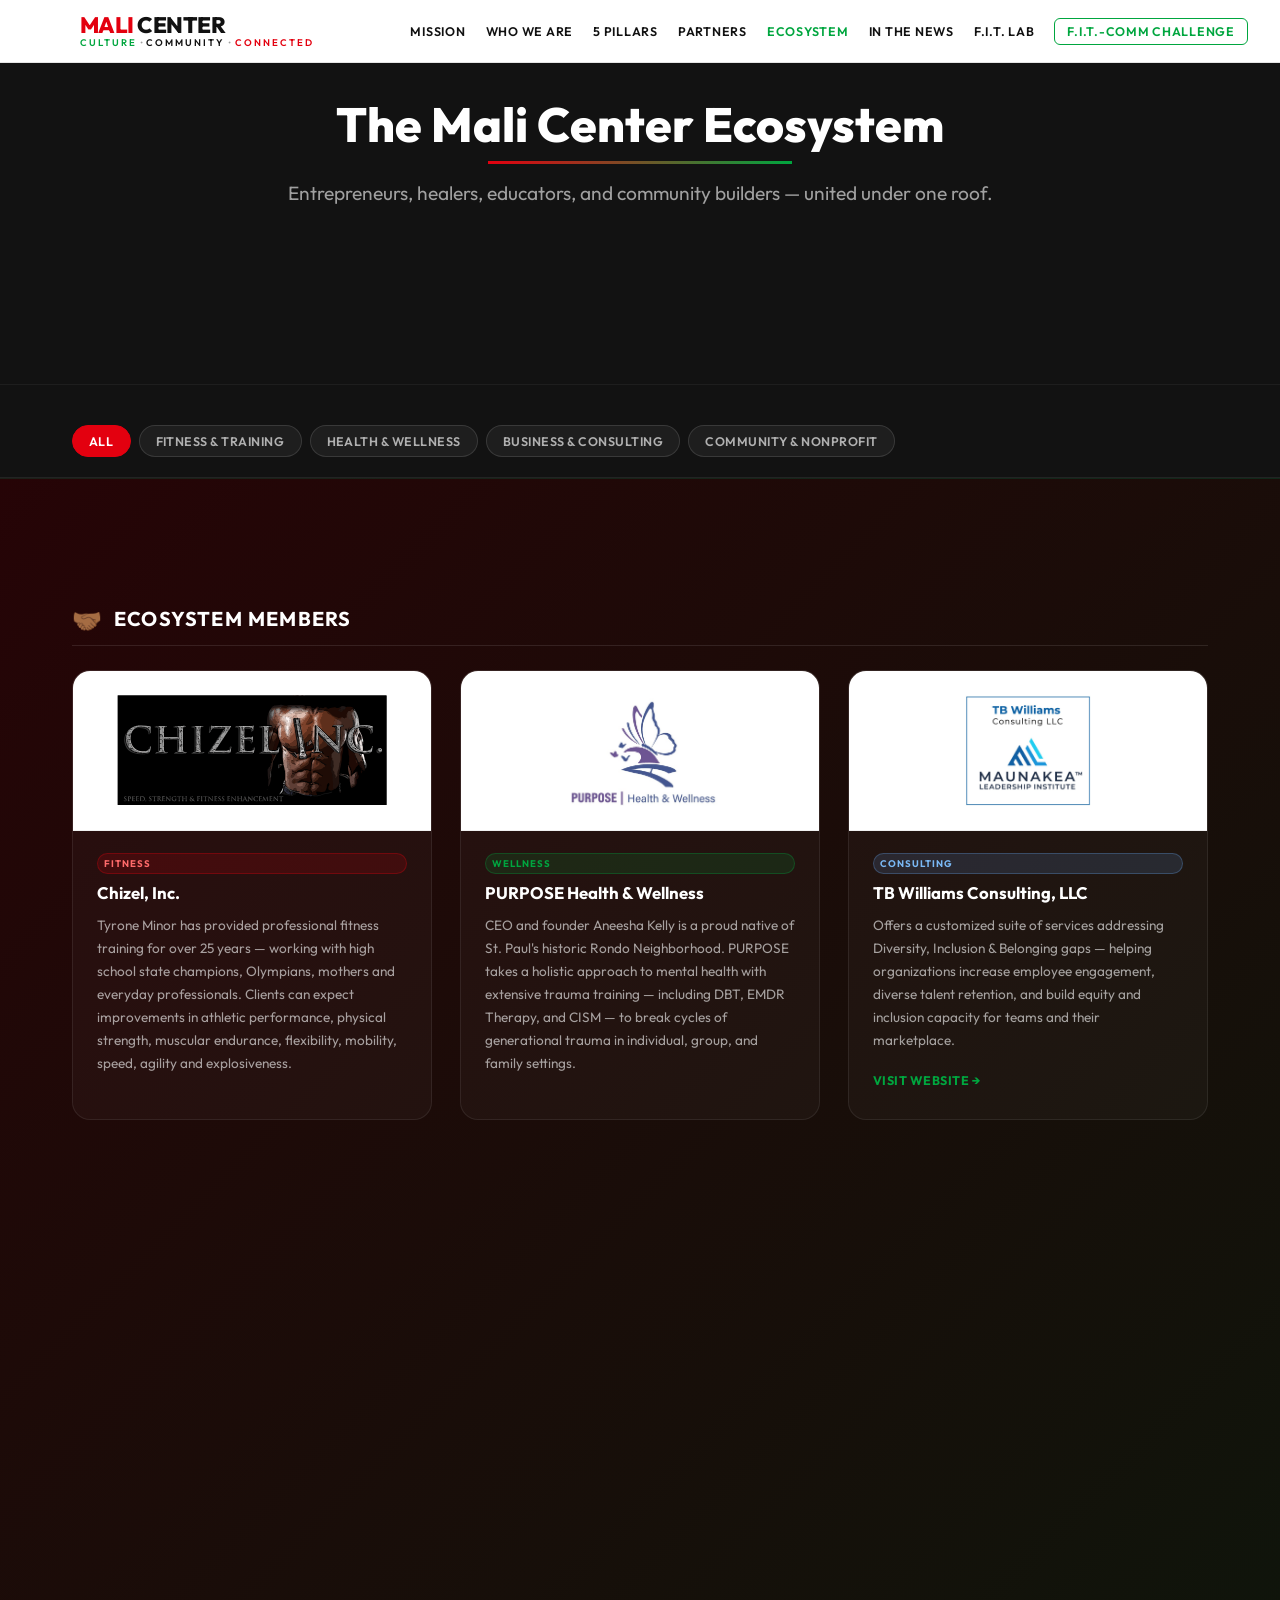
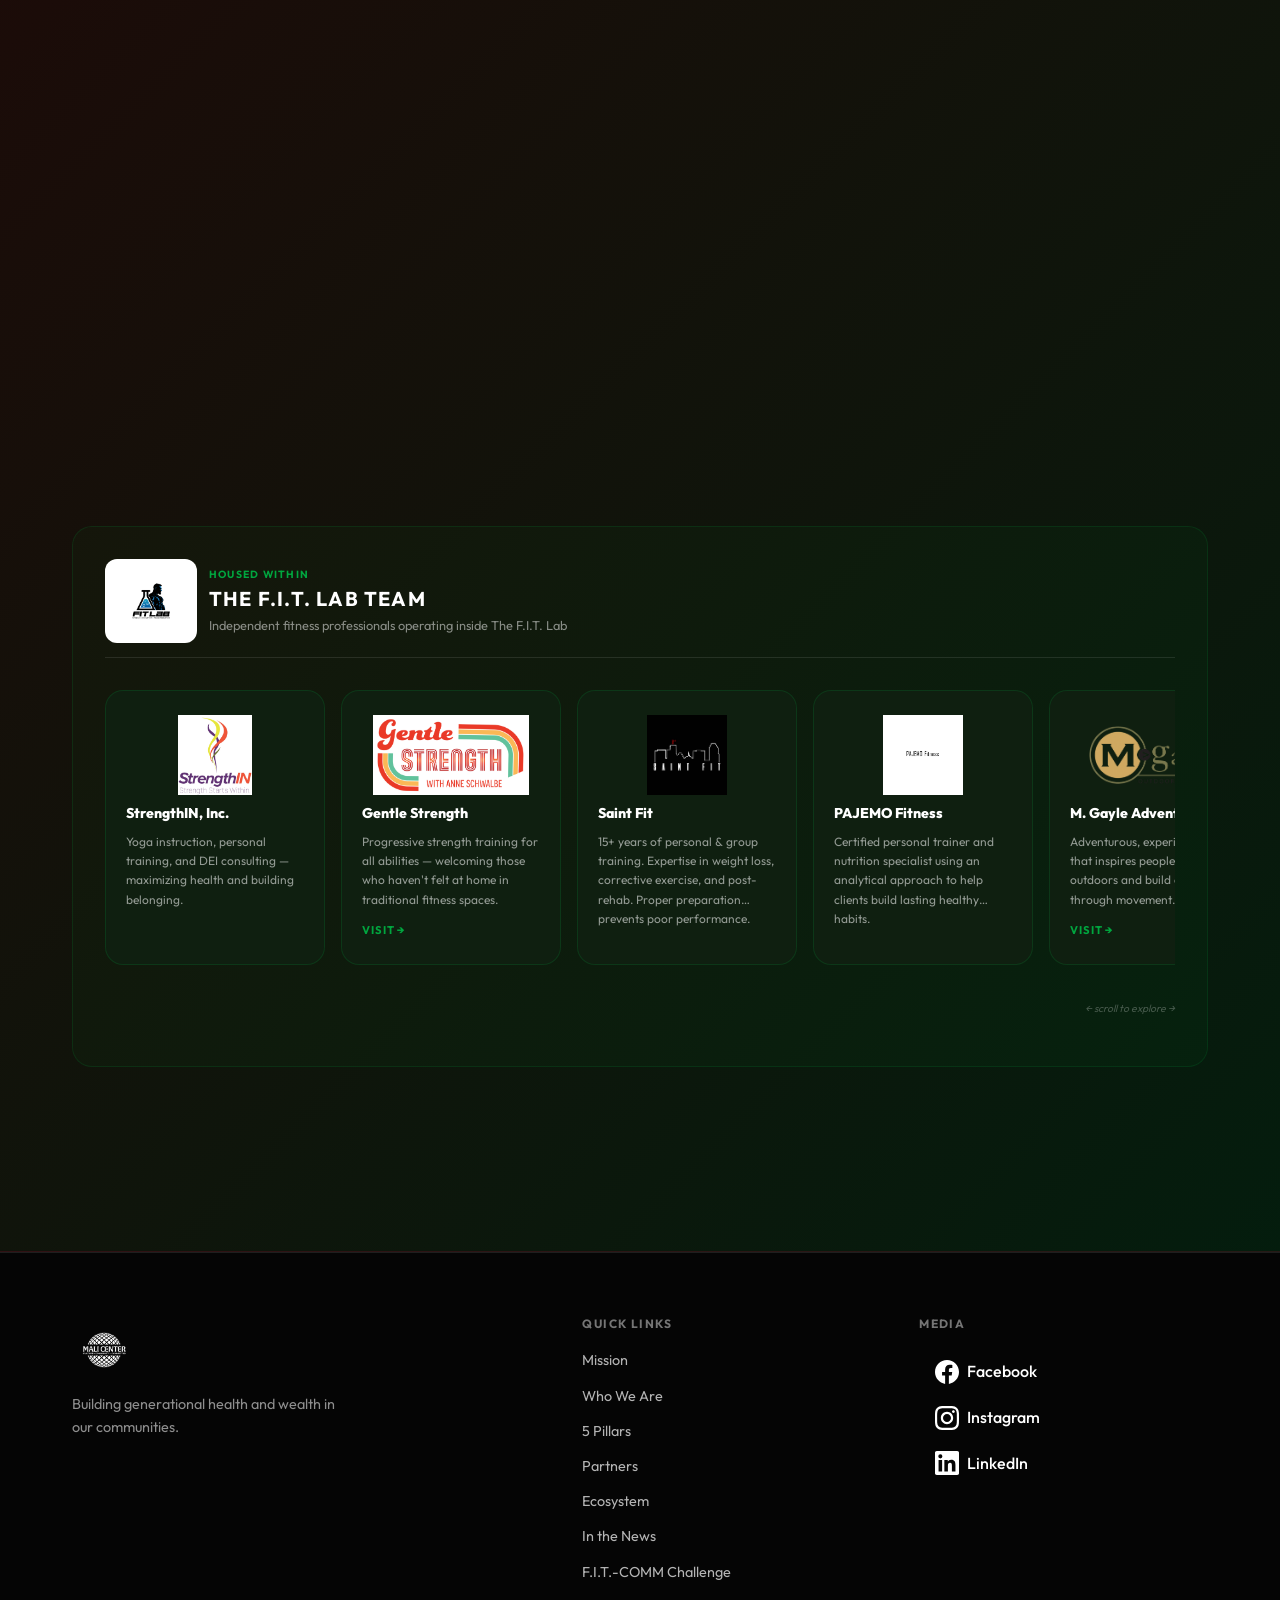
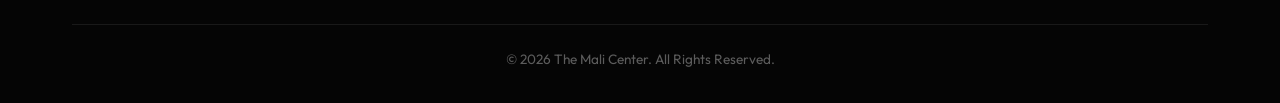
==== ecosystem.html @ 52d7d55b "new changes and news" ====
<!DOCTYPE html>
<html lang="en">

<head>
    <meta charset="UTF-8">
    <meta name="viewport" content="width=device-width, initial-scale=1.0">
    <meta name="description" content="The Mali Center Ecosystem — entrepreneurs, wellness professionals, and community builders shaping a healthier, wealthier community.">
    <title>The Mali Center Ecosystem | The Mali Center</title>
    <link rel="preconnect" href="https://fonts.googleapis.com">
    <link rel="preconnect" href="https://fonts.gstatic.com" crossorigin>
    <link href="https://fonts.googleapis.com/css2?family=Outfit:wght@300;400;600;800&family=Playfair+Display:wght@700&display=swap" rel="stylesheet">
    <link rel="icon" type="image/png" sizes="32x32" href="assets/images/MC Symbol PNG Files/MC Logo-01.png">
    <link rel="icon" type="image/png" sizes="192x192" href="assets/images/MC Symbol PNG Files/MC Logo-01.png">
    <link rel="apple-touch-icon" href="assets/images/MC Symbol PNG Files/MC Logo-01.png">
    <link rel="stylesheet" href="style.css">
</head>

<body>
    <!-- Navbar -->
    <nav class="navbar">
        <div class="nav-container">
            <div class="logo">
                <a href="index.html" class="logo-lockup">
                    <img src="assets/images/MC Logo Files/PNG Files/MALI CENTER LOGO-03.png" alt="" class="logo-img" aria-hidden="true">
                    <div>
                        <h1><span class="mali">MALI</span> <span class="center">CENTER</span></h1>
                        <p class="tagline"><span class="culture">CULTURE</span> &bull; <span class="community">COMMUNITY</span> &bull; <span class="connected">CONNECTED</span></p>
                    </div>
                </a>
            </div>
            <ul class="nav-links">
                <li><a href="index.html#mission-vision">Mission</a></li>
                <li><a href="index.html#about">Who We Are</a></li>
                <li><a href="index.html#pillars">5 Pillars</a></li>
                <li><a href="partners.html">Partners</a></li>
                <li><a href="ecosystem.html" class="nav-active">Ecosystem</a></li>
                <li><a href="media.html">In the News</a></li>
                <li><a href="https://thefitlabinc.com/" target="_blank" rel="noopener noreferrer">F.I.T. Lab</a></li>
                <li><a href="https://fitcommchallenge.com/index.html" target="_blank" rel="noopener noreferrer" class="nav-fitcomm">F.I.T.-COMM Challenge</a></li>
            </ul>
            <button class="nav-toggle" aria-label="Toggle menu">
                <span></span>
                <span></span>
                <span></span>
            </button>
        </div>
    </nav>

    <!-- Page Header -->
    <section class="section dark-bg page-header">
        <div class="container text-center">
            <h1 class="section-title reveal">The Mali Center Ecosystem</h1>
            <p class="subtitle reveal">Entrepreneurs, healers, educators, and community builders — united under one roof.</p>
        </div>
    </section>

    <!-- Category Filter -->
    <div class="eco-filter-section accent-bg">
        <div class="container">
            <div class="eco-filter-bar">
                <button class="eco-filter-btn active" data-filter="all">All</button>
                <button class="eco-filter-btn" data-filter="fitness">Fitness &amp; Training</button>
                <button class="eco-filter-btn" data-filter="wellness">Health &amp; Wellness</button>
                <button class="eco-filter-btn" data-filter="consulting">Business &amp; Consulting</button>
                <button class="eco-filter-btn" data-filter="community">Community &amp; Nonprofit</button>
            </div>
        </div>
    </div>

    <!-- Ecosystem Grid -->
    <section class="section accent-bg">
        <div class="container">

            <!-- Ecosystem Members -->
            <div class="eco-category-section" id="eco-section-members">
                <div class="eco-category-header">
                    <span class="eco-category-icon">🤝🏾</span>
                    <h2 class="eco-category-title">Ecosystem Members</h2>
                </div>
                <div class="ecosystem-grid">

                    <div class="eco-card reveal-up" data-type="fitness">
                        <div class="eco-card-logo">
                            <img src="assets/images/Ecosystem_&_community_partner_logos_plus_CERT_&_Targeted_Business_logos/chizel_logo%5B1%5D%20%281%29.svg" alt="Chizel, Inc." onerror="this.parentNode.classList.add('eco-card-logo--fallback');this.style.display='none';this.parentNode.innerHTML='<span>Chizel, Inc.</span>'">
                        </div>
                        <div class="eco-card-body">
                            <span class="eco-type-badge eco-type-fitness">Fitness</span>
                            <h3 class="eco-card-name">Chizel, Inc.</h3>
                            <p class="eco-card-desc">Tyrone Minor has provided professional fitness training for over 25 years — working with high school state champions, Olympians, mothers and everyday professionals. Clients can expect improvements in athletic performance, physical strength, muscular endurance, flexibility, mobility, speed, agility and explosiveness.</p>
                        </div>
                    </div>

                    <div class="eco-card reveal-up" data-type="wellness" style="transition-delay:0.06s">
                        <div class="eco-card-logo">
                            <img src="assets/images/Ecosystem_&_community_partner_logos_plus_CERT_&_Targeted_Business_logos/purpose_logo.jpg" alt="PURPOSE Health &amp; Wellness" onerror="this.parentNode.classList.add('eco-card-logo--fallback');this.style.display='none';this.parentNode.innerHTML='<span>PURPOSE Health &amp; Wellness</span>'">
                        </div>
                        <div class="eco-card-body">
                            <span class="eco-type-badge eco-type-wellness">Wellness</span>
                            <h3 class="eco-card-name">PURPOSE Health &amp; Wellness</h3>
                            <p class="eco-card-desc">CEO and founder Aneesha Kelly is a proud native of St. Paul's historic Rondo Neighborhood. PURPOSE takes a holistic approach to mental health with extensive trauma training — including DBT, EMDR Therapy, and CISM — to break cycles of generational trauma in individual, group, and family settings.</p>
                        </div>
                    </div>

                    <div class="eco-card reveal-up" data-type="consulting" style="transition-delay:0.09s">
                        <div class="eco-card-logo">
                            <img src="assets/images/Ecosystem_&_community_partner_logos_plus_CERT_&_Targeted_Business_logos/TBWC%20and%20MLI%20Logo%20.png" alt="TB Williams Consulting" onerror="this.parentNode.classList.add('eco-card-logo--fallback');this.style.display='none';this.parentNode.innerHTML='<span>TB Williams Consulting</span>'">
                        </div>
                        <div class="eco-card-body">
                            <span class="eco-type-badge eco-type-consulting">Consulting</span>
                            <h3 class="eco-card-name">TB Williams Consulting, LLC</h3>
                            <p class="eco-card-desc">Offers a customized suite of services addressing Diversity, Inclusion &amp; Belonging gaps — helping organizations increase employee engagement, diverse talent retention, and build equity and inclusion capacity for teams and their marketplace.</p>
                            <a href="https://tbwilliamsconsulting.com" target="_blank" rel="noopener noreferrer" class="eco-card-link">Visit Website →</a>
                        </div>
                    </div>

                    <div class="eco-card reveal-up" data-type="wellness" style="transition-delay:0.12s">
                        <div class="eco-card-logo">
                            <img src="assets/images/Ecosystem_&_community_partner_logos_plus_CERT_&_Targeted_Business_logos/AR%20Logo%20Updated%20.svg" alt="Kasim Abdur Razzaq" onerror="this.parentNode.classList.add('eco-card-logo--fallback');this.style.display='none';this.parentNode.innerHTML='<span>Kasim Abdur Razzaq</span>'">
                        </div>
                        <div class="eco-card-body">
                            <span class="eco-type-badge eco-type-wellness">Wellness</span>
                            <h3 class="eco-card-name">Kasim Abdur Razzaq Counseling &amp; Social Architecture</h3>
                            <p class="eco-card-desc">A sought-after speaker, author, and psychotherapist from the historic Rondo neighborhood of St. Paul. Kasim has crafted "Social Architecture" — a unique process to interpersonal engagement that constructs sacred space for people to learn, heal and grow.</p>
                            <a href="https://kasimabdurrazzaq.com" target="_blank" rel="noopener noreferrer" class="eco-card-link">Visit Website →</a>
                        </div>
                    </div>

                    <div class="eco-card reveal-up" data-type="wellness" style="transition-delay:0.15s">
                        <div class="eco-card-logo">
                            <img src="assets/images/Ecosystem_&_community_partner_logos_plus_CERT_&_Targeted_Business_logos/logo_Desir-Holistic-Therapy.png" alt="Desir Holistic Therapy" onerror="this.parentNode.classList.add('eco-card-logo--fallback');this.style.display='none';this.parentNode.innerHTML='<span>Desir Holistic Therapy</span>'">
                        </div>
                        <div class="eco-card-body">
                            <span class="eco-type-badge eco-type-wellness">Wellness</span>
                            <h3 class="eco-card-name">Desir Holistic Therapy</h3>
                            <p class="eco-card-desc">Bringing the luxury of the spa to you — sports massage, shiatsu, Swedish and specialized care for athletes and expecting mothers. A premier mobile therapy service committed to recovery, relaxation, and holistic healing.</p>
                            <a href="https://expertbodyhealer.com/" target="_blank" rel="noopener noreferrer" class="eco-card-link">Visit Website →</a>
                        </div>
                    </div>

                    <div class="eco-card reveal-up" data-type="wellness" style="transition-delay:0.18s">
                        <div class="eco-card-logo">
                            <img src="assets/images/Ecosystem_&_community_partner_logos_plus_CERT_&_Targeted_Business_logos/noval_noir_portrait_bw-_OmqKFdp.jpeg" alt="Glow 808, LLC" onerror="this.parentNode.classList.add('eco-card-logo--fallback');this.style.display='none';this.parentNode.innerHTML='<span>Glow 808, LLC</span>'">
                        </div>
                        <div class="eco-card-body">
                            <span class="eco-type-badge eco-type-wellness">Wellness</span>
                            <h3 class="eco-card-name">Glow 808, LLC</h3>
                            <p class="eco-card-desc">A wellness and lifestyle brand owned by Noval Noir, committed to helping individuals discover their inner radiance — through self-care, community, and intentional living.</p>
                            <a href="https://novalnoir.com" target="_blank" rel="noopener noreferrer" class="eco-card-link">Visit Website →</a>
                        </div>
                    </div>

                    <div class="eco-card reveal-up" data-type="community" style="transition-delay:0.21s">
                        <div class="eco-card-logo">
                            <img src="assets/images/Ecosystem_&_community_partner_logos_plus_CERT_&_Targeted_Business_logos/CSWM%20LOGO.png" alt="Change Starts With Me" onerror="this.parentNode.classList.add('eco-card-logo--fallback');this.style.display='none';this.parentNode.innerHTML='<span>Change Starts With Me</span>'">
                        </div>
                        <div class="eco-card-body">
                            <span class="eco-type-badge eco-type-community">Nonprofit</span>
                            <h3 class="eco-card-name">Change Starts With Me (CSWM)</h3>
                            <p class="eco-card-desc">A grassroots movement of personal accountability seeking unity through action. CSWM's mission is to rebuild Twin Cities communities through food security, business grants &amp; mentorship for BIPOC entrepreneurs, and support for underserved youth.</p>
                            <a href="https://changestartswithme.com" target="_blank" rel="noopener noreferrer" class="eco-card-link">Visit Website →</a>
                        </div>
                    </div>

                    <div class="eco-card reveal-up" data-type="community" style="transition-delay:0.24s">
                        <div class="eco-card-logo">
                            <img src="assets/images/Ecosystem_&_community_partner_logos_plus_CERT_&_Targeted_Business_logos/Fairway%20Foundation.png" alt="Fairway Foundation" onerror="this.parentNode.classList.add('eco-card-logo--fallback');this.style.display='none';this.parentNode.innerHTML='<span>Fairway Foundation</span>'">
                        </div>
                        <div class="eco-card-body">
                            <span class="eco-type-badge eco-type-community">Nonprofit</span>
                            <h3 class="eco-card-name">Fairway Foundation</h3>
                            <p class="eco-card-desc">Providing Twin Cities youth with structured programs focused on education, recreation, cultural enrichment and life skills through the game of golf — instilling honesty, self-reliance, sportsmanship and integrity.</p>
                            <a href="https://fairwayfoundation.org" target="_blank" rel="noopener noreferrer" class="eco-card-link">Visit Website →</a>
                        </div>
                    </div>

                </div>
            </div>

            <!-- F.I.T. Lab Team -->
            <div class="eco-category-section eco-fitlab-section" id="eco-section-fitlab">
                <div class="eco-category-header eco-fitlab-header">
                    <div class="eco-fitlab-logo-wrap">
                        <img src="assets/images/Ecosystem_&_community_partner_logos_plus_CERT_&_Targeted_Business_logos/FIT-LAB-LOGO.png" alt="The F.I.T. Lab" class="eco-fitlab-logo">
                    </div>
                    <div>
                        <p class="eco-fitlab-label">Housed Within</p>
                        <h2 class="eco-category-title">The F.I.T. Lab Team</h2>
                        <p class="eco-fitlab-sub">Independent fitness professionals operating inside The F.I.T. Lab</p>
                    </div>
                </div>
                <div class="fitlab-scroll-track">
                    <div class="fitlab-scroll-inner">

                        <div class="fitlab-card" data-type="fitness">
                            <div class="fitlab-card-logo">
                                <img src="assets/images/Ecosystem_&_community_partner_logos_plus_CERT_&_Targeted_Business_logos/StrengthINVertWtagGrey.jpg" alt="StrengthIN, Inc." onerror="this.style.display='none'">
                            </div>
                            <h3 class="fitlab-card-name">StrengthIN, Inc.</h3>
                            <p class="fitlab-card-desc">Yoga instruction, personal training, and DEI consulting — maximizing health and building belonging.</p>
                        </div>

                        <div class="fitlab-card" data-type="fitness">
                            <div class="fitlab-card-logo">
                                <img src="assets/images/Ecosystem_&_community_partner_logos_plus_CERT_&_Targeted_Business_logos/Gentle%20Strength.png" alt="Gentle Strength" onerror="this.style.display='none'">
                            </div>
                            <h3 class="fitlab-card-name">Gentle Strength</h3>
                            <p class="fitlab-card-desc">Progressive strength training for all abilities — welcoming those who haven't felt at home in traditional fitness spaces.</p>
                            <a href="https://www.gentlestrength.info" target="_blank" rel="noopener noreferrer" class="fitlab-card-link">Visit →</a>
                        </div>

                        <div class="fitlab-card" data-type="fitness">
                            <div class="fitlab-card-logo">
                                <img src="assets/images/Ecosystem_&_community_partner_logos_plus_CERT_&_Targeted_Business_logos/Saint%20Fit%20Logo.png" alt="Saint Fit" onerror="this.style.display='none'">
                            </div>
                            <h3 class="fitlab-card-name">Saint Fit</h3>
                            <p class="fitlab-card-desc">15+ years of personal &amp; group training. Expertise in weight loss, corrective exercise, and post-rehab. Proper preparation prevents poor performance.</p>
                        </div>

                        <div class="fitlab-card" data-type="fitness">
                            <div class="fitlab-card-logo">
                                <img src="assets/images/Ecosystem_&_community_partner_logos_plus_CERT_&_Targeted_Business_logos/Pajemo%20Logo%20Original.svg" alt="PAJEMO Fitness" onerror="this.style.display='none'">
                            </div>
                            <h3 class="fitlab-card-name">PAJEMO Fitness</h3>
                            <p class="fitlab-card-desc">Certified personal trainer and nutrition specialist using an analytical approach to help clients build lasting healthy habits.</p>
                        </div>

                        <div class="fitlab-card" data-type="fitness">
                            <div class="fitlab-card-logo">
                                <img src="assets/images/Ecosystem_&_community_partner_logos_plus_CERT_&_Targeted_Business_logos/MGS.png" alt="M. Gayle Adventures" onerror="this.style.display='none'">
                            </div>
                            <h3 class="fitlab-card-name">M. Gayle Adventures</h3>
                            <p class="fitlab-card-desc">Adventurous, experiential fitness that inspires people to get outdoors and build community through movement.</p>
                            <a href="https://mgayleoutdooradventures.com/" target="_blank" rel="noopener noreferrer" class="fitlab-card-link">Visit →</a>
                        </div>

                        <div class="fitlab-card" data-type="fitness">
                            <div class="fitlab-card-logo">
                                <img src="assets/images/Ecosystem_&_community_partner_logos_plus_CERT_&_Targeted_Business_logos/Aspire%20Logo%20Final%20.jpg" alt="Aspire Fitness" onerror="this.style.display='none'">
                            </div>
                            <h3 class="fitlab-card-name">Aspire Fitness</h3>
                            <p class="fitlab-card-desc">Women-owned, judgment-free personal training for all ages, abilities and backgrounds. It is never too late to change your life.</p>
                        </div>

                        <div class="fitlab-card" data-type="fitness">
                            <div class="fitlab-card-logo">
                                <img src="assets/images/Ecosystem_&_community_partner_logos_plus_CERT_&_Targeted_Business_logos/WOWLOGO.png" alt="Workout With Whitney" onerror="this.style.display='none'">
                            </div>
                            <h3 class="fitlab-card-name">WoWW</h3>
                            <p class="fitlab-card-desc">"Come as you are, start where you're at." Women-focused strength training — REAL women, REAL life, BEING well.</p>
                        </div>

                        <div class="fitlab-card" data-type="fitness">
                            <div class="fitlab-card-logo">
                                <img src="assets/images/Ecosystem_&_community_partner_logos_plus_CERT_&_Targeted_Business_logos/FierceFitness.jpg" alt="Fierce Fitness" onerror="this.style.display='none'">
                            </div>
                            <h3 class="fitlab-card-name">Fierce Fitness</h3>
                            <p class="fitlab-card-desc">Certified STRONG by Zumba instructor — her own 40 lb. transformation fuels her passion for helping women achieve their goals.</p>
                        </div>

                        <div class="fitlab-card" data-type="fitness">
                            <div class="fitlab-card-logo">
                                <img src="assets/images/Ecosystem_&_community_partner_logos_plus_CERT_&_Targeted_Business_logos/chizel_logo%5B1%5D%20%281%29.svg" alt="Chizel, Inc." onerror="this.style.display='none'">
                            </div>
                            <h3 class="fitlab-card-name">Chizel, Inc.</h3>
                            <p class="fitlab-card-desc">25+ years of elite-level training. Strength, endurance, explosiveness — from Olympians to everyday pros.</p>
                        </div>

                    </div>
                </div>
                <p class="fitlab-scroll-hint">← scroll to explore →</p>
                </div>

        </div>
    </section>

    <!-- Footer -->
    <footer class="footer">
        <div class="container">
            <div class="footer-inner">
                <div class="footer-brand">
                    <a href="index.html">
                        <img src="assets/images/MC Logo Files/PNG Files/MALI CENTER LOGO-03.png" alt="The Mali Center" class="logo-img footer-logo-img">
                    </a>
                    <p class="footer-tagline">Building generational health and wealth in our communities.</p>
                </div>
                <nav class="footer-nav" aria-label="Footer navigation">
                    <h3 class="footer-nav-heading">Quick Links</h3>
                    <ul>
                        <li><a href="index.html#mission-vision">Mission</a></li>
                        <li><a href="index.html#about">Who We Are</a></li>
                        <li><a href="index.html#pillars">5 Pillars</a></li>
                        <li><a href="partners.html">Partners</a></li>
                        <li><a href="ecosystem.html">Ecosystem</a></li>
                        <li><a href="media.html">In the News</a></li>
                        <li><a href="https://fitcommchallenge.com/index.html" target="_blank" rel="noopener noreferrer">F.I.T.-COMM Challenge</a></li>
                    </ul>
                </nav>
                <div class="footer-media">
                    <h3 class="footer-nav-heading">Media</h3>
                    <a href="https://www.facebook.com/profile.php?id=61555847968254" target="_blank" rel="noopener noreferrer" class="social-link" aria-label="Facebook">
                        <svg class="social-icon" viewBox="0 0 24 24" fill="currentColor" aria-hidden="true"><path d="M24 12.073c0-6.627-5.373-12-12-12s-12 5.373-12 12c0 5.99 4.388 10.954 10.125 11.854v-8.385H7.078v-3.47h3.047V9.43c0-3.007 1.792-4.669 4.533-4.669 1.312 0 2.686.235 2.686.235v2.953H15.83c-1.491 0-1.956.925-1.956 1.874v2.25h3.328l-.532 3.47h-2.796v8.385C19.612 23.027 24 18.062 24 12.073z"/></svg>
                        <span>Facebook</span>
                    </a>
                    <a href="https://www.instagram.com/themalicenter/" target="_blank" rel="noopener noreferrer" class="social-link" aria-label="Instagram">
                        <svg class="social-icon" viewBox="0 0 24 24" fill="currentColor" aria-hidden="true"><path d="M12 2.163c3.204 0 3.584.012 4.85.07 3.252.148 4.771 1.691 4.919 4.919.058 1.265.069 1.645.069 4.849 0 3.205-.012 3.584-.069 4.849-.149 3.225-1.664 4.771-4.919 4.919-1.266.058-1.644.07-4.85.07-3.204 0-3.584-.012-4.849-.07-3.26-.149-4.771-1.699-4.919-4.92-.058-1.265-.07-1.644-.07-4.849 0-3.204.013-3.583.07-4.849.149-3.227 1.664-4.771 4.919-4.919 1.266-.057 1.645-.069 4.849-.069zm0-2.163c-3.259 0-3.667.014-4.947.072-4.358.2-6.78 2.618-6.98 6.98-.059 1.281-.073 1.689-.073 4.948 0 3.259.014 3.668.072 4.948.2 4.358 2.618 6.78 6.98 6.98 1.281.058 1.689.072 4.948.072 3.259 0 3.668-.014 4.948-.072 4.354-.2 6.782-2.618 6.979-6.98.059-1.28.073-1.689.073-4.948 0-3.259-.014-3.667-.072-4.947-.196-4.354-2.617-6.78-6.979-6.98-1.281-.059-1.69-.073-4.949-.073zm0 5.838c-3.403 0-6.162 2.759-6.162 6.162s2.759 6.163 6.162 6.163 6.162-2.759 6.162-6.163c0-3.403-2.759-6.162-6.162-6.162zm0 10.162c-2.209 0-4-1.79-4-4 0-2.209 1.791-4 4-4s4 1.791 4 4c0 2.21-1.791 4-4 4zm6.406-11.845c-.796 0-1.441.645-1.441 1.44s.645 1.44 1.441 1.44c.795 0 1.439-.645 1.439-1.44s-.644-1.44-1.439-1.44z"/></svg>
                        <span>Instagram</span>
                    </a>
                    <a href="https://www.linkedin.com/company/the-mali-center/" target="_blank" rel="noopener noreferrer" class="social-link" aria-label="LinkedIn">
                        <svg class="social-icon" viewBox="0 0 24 24" fill="currentColor" aria-hidden="true"><path d="M20.447 20.452h-3.554v-5.569c0-1.328-.027-3.037-1.852-3.037-1.853 0-2.136 1.445-2.136 2.939v5.667H9.351V9h3.414v1.561h.046c.477-.9 1.637-1.85 3.37-1.85 3.601 0 4.267 2.37 4.267 5.455v6.286zM5.337 7.433a2.062 2.062 0 01-2.063-2.065 2.064 2.064 0 112.063 2.065zm1.782 13.019H3.555V9h3.564v11.452zM22.225 0H1.771C.792 0 0 .774 0 1.729v20.542C0 23.227.792 24 1.771 24h20.451C23.2 24 24 23.227 24 22.271V1.729C24 .774 23.2 0 22.222 0h.003z"/></svg>
                        <span>LinkedIn</span>
                    </a>
                </div>
            </div>
            <div class="footer-bottom">
                <p>&copy; 2026 The Mali Center. All Rights Reserved.</p>
            </div>
        </div>
    </footer>

    <script src="script.js"></script>
    <script>
        // Ecosystem category filter
        (function() {
            var filterBtns = document.querySelectorAll('.eco-filter-btn');
            var ecoCards = document.querySelectorAll('.eco-card[data-type]');
            var fitlabCards = document.querySelectorAll('.fitlab-card[data-type]');
            var membersSection = document.getElementById('eco-section-members');
            var fitlabSection = document.getElementById('eco-section-fitlab');

            filterBtns.forEach(function(btn) {
                btn.addEventListener('click', function() {
                    filterBtns.forEach(function(b) { b.classList.remove('active'); });
                    btn.classList.add('active');
                    var filter = btn.getAttribute('data-filter');

                    ecoCards.forEach(function(card) {
                        card.style.display = (filter === 'all' || card.getAttribute('data-type') === filter) ? '' : 'none';
                    });

                    fitlabCards.forEach(function(card) {
                        card.style.display = (filter === 'all' || card.getAttribute('data-type') === filter) ? '' : 'none';
                    });

                    if (filter !== 'all') {
                        var visibleInMembers = membersSection.querySelectorAll('.eco-card[data-type="' + filter + '"]').length > 0;
                        var visibleInFitlab = fitlabSection.querySelectorAll('.fitlab-card[data-type="' + filter + '"]').length > 0;
                        membersSection.style.display = visibleInMembers ? '' : 'none';
                        fitlabSection.style.display = visibleInFitlab ? '' : 'none';
                    } else {
                        membersSection.style.display = '';
                        fitlabSection.style.display = '';
                    }
                });
            });
        })();

        // Drag-to-scroll for F.I.T. Lab carousel
        (function() {
            var track = document.querySelector('.fitlab-scroll-track');
            if (!track) return;
            var isDown = false, startX, scrollLeft;
            track.addEventListener('mousedown', function(e) {
                isDown = true;
                track.classList.add('active');
                startX = e.pageX - track.offsetLeft;
                scrollLeft = track.scrollLeft;
            });
            track.addEventListener('mouseleave', function() { isDown = false; track.classList.remove('active'); });
            track.addEventListener('mouseup', function() { isDown = false; track.classList.remove('active'); });
            track.addEventListener('mousemove', function(e) {
                if (!isDown) return;
                e.preventDefault();
                var x = e.pageX - track.offsetLeft;
                var walk = (x - startX) * 1.5;
                track.scrollLeft = scrollLeft - walk;
            });
        })();
    </script>
</body>

</html>
---- style.css ----
/* --- CSS Reset & Variables --- */
:root {
    /* Brand Colors */
    --clr-black: #050505;
    --clr-dark: #121212;
    --clr-red: #E3000F;
    --clr-green: #00A63F;
    --clr-white: #FFFFFF;
    --clr-gray: #A0A0A0;

    /* Gradients */
    --gradient-accents: linear-gradient(135deg, rgba(227, 0, 15, 0.15) 0%, rgba(0, 166, 63, 0.15) 100%);

    /* Typography */
    --font-main: 'Outfit', sans-serif;
    --font-heading: 'Playfair Display', serif;
    /* For special elegant touch, though Outfit is modern enough. Decided to keep Outfit mostly */

    /* Transitions */
    --trans-smooth: all 0.5s cubic-bezier(0.25, 1, 0.5, 1);
}

* {
    margin: 0;
    padding: 0;
    box-sizing: border-box;
    scroll-behavior: smooth;
}

body {
    background-color: var(--clr-black);
    color: var(--clr-white);
    font-family: var(--font-main);
    line-height: 1.6;
    overflow-x: hidden;
}

/* --- Typography --- */
h1,
h2,
h3,
h4 {
    font-weight: 800;
    line-height: 1.2;
}

.section-title {
    font-size: 3rem;
    margin-bottom: 1.5rem;
    position: relative;
    display: inline-block;
}

.section-title::after {
    content: '';
    position: absolute;
    bottom: -10px;
    left: 0;
    width: 50%;
    height: 3px;
    background: linear-gradient(90deg, var(--clr-red), var(--clr-green));
}

.text-center .section-title::after {
    left: 25%;
}

p {
    margin-bottom: 1rem;
    color: var(--clr-gray);
    font-size: 1.1rem;
}

.lead-text {
    font-size: 1.5rem;
    font-weight: 300;
    color: var(--clr-white);
    max-width: 900px;
    margin: 0 auto;
    line-height: 1.8;
}

.subtitle {
    font-size: 1.2rem;
    margin-bottom: 3rem;
    color: var(--clr-gray);
}

/* Branding & Logo Colors */
.mali {
    color: var(--clr-red);
}

.center {
    color: #111111;
}

.culture {
    color: var(--clr-green);
    font-size: 0.6rem;
    letter-spacing: 2px;
    font-weight: 600;
}

.community {
    color: #111111;
    font-size: 0.6rem;
    letter-spacing: 2px;
    font-weight: 600;
}

.connected {
    color: var(--clr-red);
    font-size: 0.6rem;
    letter-spacing: 2px;
    font-weight: 600;
}

.highlight-red {
    color: var(--clr-red);
    font-size: 1.5rem;
}

.highlight-green {
    color: var(--clr-green);
    font-size: 1.5rem;
}

.highlight-white {
    color: var(--clr-white);
    font-size: 1.5rem;
}

/* --- Navbar --- */
.navbar {
    position: fixed;
    top: 0;
    width: 100%;
    z-index: 1000;
    padding: 0.75rem 0;
    background: #ffffff;
    backdrop-filter: none;
    -webkit-backdrop-filter: none;
    border-bottom: 1px solid rgba(0, 0, 0, 0.1);
    transition: var(--trans-smooth);
}

.navbar.scrolled {
    padding: 0.5rem 0;
    background: #ffffff;
    box-shadow: 0 4px 20px rgba(0, 0, 0, 0.1);
}

.nav-container {
    max-width: 1400px;
    margin: 0 auto;
    padding: 0 2rem;
    display: flex;
    justify-content: space-between;
    align-items: center;
}

.logo h1 {
    font-size: 1.4rem;
    letter-spacing: -0.5px;
    margin: 0;
    line-height: 1;
}

.logo .tagline {
    margin: 0;
    margin-top: 2px;
    line-height: 1;
    font-size: 0.6rem;
    letter-spacing: 0.1em;
}

.nav-links {
    list-style: none;
    display: flex;
    gap: 1.25rem;
    align-items: center;
    flex-wrap: nowrap;
}

.nav-links li a {
    color: #111111;
    text-decoration: none;
    font-weight: 600;
    font-size: 0.78rem;
    text-transform: uppercase;
    letter-spacing: 0.06em;
    white-space: nowrap;
    transition: color 0.3s ease;
    position: relative;
}

.nav-links li a:hover {
    color: var(--clr-red);
}

.nav-links li a::after {
    content: '';
    position: absolute;
    width: 0%;
    height: 2px;
    bottom: -5px;
    left: 0;
    background: var(--clr-red);
    transition: width 0.3s ease;
}

.nav-links li a:hover::after {
    width: 100%;
}

/* --- Hero Section --- */
.hero {
    position: relative;
    height: 100vh;
    display: flex;
    align-items: center;
    justify-content: center;
    text-align: center;
    padding: 0 2rem;
    overflow: hidden;
}

.hero-video {
    position: absolute;
    top: 50%;
    left: 50%;
    min-width: 100%;
    min-height: 100%;
    width: auto;
    height: auto;
    z-index: -2;
    transform: translateX(-50%) translateY(-50%);
    -webkit-transform: translateX(-50%) translateY(-50%);
    object-fit: cover;
    -webkit-object-fit: cover;
}
/* iOS: prevent video from overflowing and ensure inline playback */
@supports (-webkit-touch-callout: none) {
    .hero-video {
        min-height: 100vh;
        min-width: 100vw;
        height: 100%;
        width: 100%;
    }
}

.hero-overlay {
    position: absolute;
    top: 0;
    left: 0;
    width: 100%;
    height: 100%;
    background: linear-gradient(to bottom, rgba(5, 5, 5, 0.6) 0%, rgba(5, 5, 5, 1) 100%);
    z-index: -1;
}

.hero-content {
    max-width: 900px;
    margin-top: 4rem;
}

.hero-title {
    font-size: 4.5rem;
    margin-bottom: 1.5rem;
    background: linear-gradient(to right, #fff, #aaa);
    -webkit-background-clip: text;
    background-clip: text;
    -webkit-text-fill-color: transparent;
    text-shadow: 0 10px 30px rgba(0, 0, 0, 0.5);
}

.hero-subtitle {
    font-size: 1.5rem;
    color: var(--clr-gray);
    margin-bottom: 3rem;
    max-width: 700px;
    margin-left: auto;
    margin-right: auto;
}

.hero-buttons {
    display: flex;
    gap: 1.5rem;
    justify-content: center;
}

/* Buttons */
.btn {
    text-decoration: none;
    padding: 1rem 2.5rem;
    border-radius: 50px;
    font-weight: 600;
    font-size: 1rem;
    letter-spacing: 1px;
    transition: var(--trans-smooth);
    border: 2px solid transparent;
    cursor: pointer;
    display: inline-block;
}

.btn-primary {
    background-color: var(--clr-red);
    color: var(--clr-white);
    box-shadow: 0 4px 20px rgba(227, 0, 15, 0.4);
}

.btn-primary:hover {
    background-color: transparent;
    border-color: var(--clr-red);
    box-shadow: 0 0 30px rgba(227, 0, 15, 0.6);
    transform: translateY(-3px);
}

.btn-secondary {
    background-color: transparent;
    border-color: var(--clr-white);
    color: var(--clr-white);
}

.btn-secondary:hover {
    background-color: var(--clr-white);
    color: var(--clr-black);
    transform: translateY(-3px);
}

/* --- Layout Sections --- */
.section {
    padding: 8rem 0;
    position: relative;
}

.container {
    max-width: 1200px;
    margin: 0 auto;
    padding: 0 2rem;
}

.text-center {
    text-align: center;
}

.dark-bg {
    background-color: var(--clr-dark);
}

.accent-bg {
    background: var(--gradient-accents);
    border-top: 1px solid rgba(255, 255, 255, 0.05);
    border-bottom: 1px solid rgba(255, 255, 255, 0.05);
}

.split-layout {
    display: grid;
    grid-template-columns: 1fr 1fr;
    gap: 4rem;
    align-items: center;
}

.grid-2 {
    display: grid;
    grid-template-columns: 1fr 1fr;
    gap: 3rem;
}

/* Glass Cards */
.glass-card {
    background: rgba(255, 255, 255, 0.03);
    border-radius: 20px;
    padding: 3rem;
    border: 1px solid rgba(255, 255, 255, 0.08);
    backdrop-filter: blur(10px);
    -webkit-backdrop-filter: blur(10px);
    transition: transform 0.3s ease, box-shadow 0.3s ease;
    position: relative;
    overflow: hidden;
}

.glass-card:hover {
    transform: translateY(-5px);
    box-shadow: 0 10px 40px rgba(0, 0, 0, 0.4);
}

.card-title {
    font-size: 2rem;
    margin-bottom: 2rem;
}

/* Decorative Card / Image Collage */
.decorative-card {
    min-height: 400px;
    display: flex;
    flex-direction: column;
    justify-content: center;
    align-items: center;
    text-align: center;
    border: 1px solid rgba(227, 0, 15, 0.3);
}

/* We Believe stacked images */
.believe-img-stack {
    display: flex;
    flex-direction: column;
    gap: 1.25rem;
    min-height: unset;
    position: static;
}

.believe-img-top,
.believe-img-bottom {
    position: static !important;
    width: 100% !important;
    height: 260px;
    object-fit: cover;
    border-radius: 20px;
    display: block;
    box-shadow: 0 15px 35px rgba(0, 0, 0, 0.6);
}

.believe-img-bottom {
    border: 2px solid var(--clr-green);
    box-shadow: 0 20px 40px rgba(0, 0, 0, 0.6);
}

.image-collage {
    position: relative;
    width: 100%;
    min-height: 450px;
    display: flex;
    justify-content: center;
    align-items: center;
}

.collage-img {
    position: absolute;
    border-radius: 15px;
    box-shadow: 0 15px 35px rgba(0, 0, 0, 0.5);
    border: 2px solid rgba(255, 255, 255, 0.1);
    object-fit: cover;
    transition: var(--trans-smooth);
}

.collage-img:hover {
    transform: scale(1.05) translateY(-5px) !important;
    z-index: 10 !important;
    border-color: var(--clr-red);
    box-shadow: 0 20px 40px rgba(227, 0, 15, 0.4);
}

.img-1 {
    width: 65%;
    height: 320px;
    top: 0;
    left: 0;
    z-index: 3;
    transform: rotate(-3deg);
}

.img-2 {
    width: 60%;
    height: 280px;
    bottom: 20px;
    right: 0;
    z-index: 2;
    transform: rotate(4deg);
}

.img-3 {
    width: 55%;
    height: 250px;
    top: 50px;
    left: 20%;
    z-index: 1;
    transform: rotate(1deg);
}

.glow-orb {
    position: absolute;
    width: 250px;
    height: 250px;
    background: radial-gradient(circle, rgba(0, 166, 63, 0.3) 0%, transparent 70%);
    border-radius: 50%;
    top: 50%;
    left: 50%;
    transform: translate(-50%, -50%);
    filter: blur(30px);
}

.decorative-card::before {
    content: '';
    position: absolute;
    bottom: -50px;
    left: -50px;
    width: 200px;
    height: 200px;
    background: radial-gradient(circle, rgba(227, 0, 15, 0.2) 0%, transparent 70%);
    border-radius: 50%;
    filter: blur(20px);
}

ul.principles-list {
    list-style: none;
}

ul.principles-list li {
    margin-bottom: 2rem;
}

.value-item {
    margin-bottom: 1.5rem;
}

.value-item h4 {
    margin-bottom: 0.5rem;
}

/* Pillars */
.pillars-grid {
    display: grid;
    grid-template-columns: repeat(5, 1fr);
    gap: 1.25rem;
    align-items: start;
}

.pillar-card {
    background: rgba(255, 255, 255, 0.03);
    border: 1px solid rgba(255, 255, 255, 0.08);
    border-radius: 18px;
    overflow: hidden;
    transition: transform 0.35s ease, box-shadow 0.35s ease;
    text-align: left;
}

.pillar-card:hover {
    transform: translateY(-8px);
    box-shadow: 0 24px 50px rgba(0, 0, 0, 0.55);
}

.pillar-card-image {
    position: relative;
    width: 100%;
    height: 200px;
    overflow: hidden;
}

.pillar-card-image img {
    width: 100%;
    height: 100%;
    object-fit: cover;
    display: block;
    transition: transform 0.5s ease;
}

.pillar-card:hover .pillar-card-image img {
    transform: scale(1.07);
}

.pillar-card-overlay {
    position: absolute;
    inset: 0;
    background: linear-gradient(to bottom, transparent 35%, rgba(0,0,0,0.6) 100%);
    pointer-events: none;
}

.pillar-card-badge {
    position: absolute;
    bottom: 0.75rem;
    left: 0.85rem;
    font-size: 0.65rem;
    font-weight: 700;
    letter-spacing: 0.12em;
    text-transform: uppercase;
    padding: 0.22rem 0.6rem;
    border-radius: 20px;
}

.pillar-red   { background: rgba(227, 0, 15, 0.9);  color: #fff; }
.pillar-green { background: rgba(0, 166, 63, 0.9);  color: #fff; }
.pillar-white { background: rgba(255,255,255,0.9);  color: #111; }

.pillar-card-body {
    padding: 1.2rem 1.25rem 1.5rem;
}

.pillar-accent {
    height: 3px;
    width: 32px;
    border-radius: 2px;
    margin-bottom: 0.7rem;
}

.pillar-accent-red   { background: var(--clr-red);   }
.pillar-accent-green { background: var(--clr-green); }
.pillar-accent-white { background: #fff; }

.pillar-card h3 {
    margin-bottom: 0.5rem;
    font-size: 1.1rem;
    font-weight: 700;
    color: var(--clr-white);
}

.pillar-card p {
    font-size: 0.85rem;
    line-height: 1.6;
    color: rgba(255,255,255,0.65);
    margin: 0;
}

.red-glow   { text-shadow: 0 0 20px rgba(227, 0, 15, 0.8); }
.green-glow { text-shadow: 0 0 20px rgba(0, 166, 63, 0.8); }
.white-glow { text-shadow: 0 0 20px rgba(255, 255, 255, 0.8); }

/* Mission & Vision */
.mission-vision-section {
    position: relative;
    overflow: hidden;
}

.mv-bg-layer {
    position: absolute;
    inset: 0;
    z-index: 0;
}

.mv-bg-layer img {
    position: absolute;
    left: 0;
    top: -20%;
    width: 100%;
    height: 140%;
    object-fit: cover;
}

.mv-bg-mobile { display: none; }
.mv-bg-desktop { display: block; }

@media (max-width: 768px) {
    .mv-bg-desktop { display: none; }
    .mv-bg-mobile  { display: block; }
}

.mv-bg-overlay {
    position: absolute;
    inset: 0;
    background: rgba(0, 0, 0, 0.78);
    z-index: 1;
}

.mv-content {
    position: relative;
    z-index: 2;
}

.mission-vision-grid {
    display: grid;
    grid-template-columns: 1fr 1fr;
    gap: 2rem;
    margin-top: 3rem;
}

.mv-card {
    background: rgba(255, 255, 255, 0.03);
    border: 1px solid rgba(255, 255, 255, 0.08);
    border-radius: 20px;
    padding: 2.5rem;
    position: relative;
    overflow: hidden;
    transition: transform 0.3s ease, box-shadow 0.3s ease;
}

.mv-card:hover {
    transform: translateY(-4px);
    box-shadow: 0 20px 50px rgba(0, 0, 0, 0.4);
}

.mv-label {
    display: inline-block;
    font-size: 0.7rem;
    font-weight: 800;
    letter-spacing: 0.18em;
    text-transform: uppercase;
    padding: 0.3rem 0.9rem;
    border-radius: 20px;
    margin-bottom: 1.5rem;
}

.mv-label-red {
    background: rgba(227, 0, 15, 0.15);
    color: var(--clr-red);
    border: 1px solid rgba(227, 0, 15, 0.3);
}

.mv-label-green {
    background: rgba(0, 166, 63, 0.12);
    color: var(--clr-green);
    border: 1px solid rgba(0, 166, 63, 0.3);
}

.mv-statement {
    font-size: 1.15rem;
    line-height: 1.75;
    color: rgba(255, 255, 255, 0.9);
    font-weight: 400;
    margin: 0 0 1rem;
}

.mv-aspire {
    font-size: 0.95rem;
    line-height: 1.75;
    color: rgba(255, 255, 255, 0.6);
    margin: 0;
    padding-top: 1rem;
    border-top: 1px solid rgba(255, 255, 255, 0.08);
}

@media (max-width: 768px) {
    .mission-vision-grid {
        grid-template-columns: 1fr;
    }
}

/* Ecosystem page */
.ecosystem-grid {
    display: grid;
    grid-template-columns: repeat(3, 1fr);
    gap: 1.75rem;
}

.eco-card {
    background: rgba(255, 255, 255, 0.03);
    border: 1px solid rgba(255, 255, 255, 0.08);
    border-radius: 18px;
    overflow: hidden;
    display: flex;
    flex-direction: column;
    transition: transform 0.3s ease, box-shadow 0.3s ease, border-color 0.3s ease;
}

.eco-card:hover {
    transform: translateY(-6px);
    box-shadow: 0 22px 50px rgba(0, 0, 0, 0.5);
    border-color: rgba(255, 255, 255, 0.18);
}

.eco-card-image {
    width: 100%;
    height: 200px;
    overflow: hidden;
    flex-shrink: 0;
}

.eco-card-image img {
    width: 100%;
    height: 100%;
    object-fit: cover;
    display: block;
    transition: transform 0.5s ease;
}

.eco-card:hover .eco-card-image img {
    transform: scale(1.05);
}

.eco-card-image--placeholder {
    background: linear-gradient(135deg, rgba(227, 0, 15, 0.15) 0%, rgba(0, 166, 63, 0.15) 100%);
    border-bottom: 1px solid rgba(255, 255, 255, 0.08);
    display: flex;
    align-items: center;
    justify-content: center;
}

.eco-card-image--placeholder span {
    font-size: 0.8rem;
    font-weight: 700;
    text-transform: uppercase;
    letter-spacing: 0.1em;
    color: rgba(255, 255, 255, 0.3);
    text-align: center;
    padding: 0 1rem;
}

.eco-card-body {
    padding: 1.4rem 1.5rem 1.75rem;
    display: flex;
    flex-direction: column;
    flex: 1;
}

.eco-card-name {
    font-size: 1.05rem;
    font-weight: 700;
    color: var(--clr-white);
    margin-bottom: 0.6rem;
    line-height: 1.3;
}

.eco-card-desc {
    font-size: 0.85rem;
    line-height: 1.7;
    color: rgba(255, 255, 255, 0.6);
    margin: 0 0 1rem;
    flex: 1;
}

.eco-card-link {
    display: inline-block;
    font-size: 0.78rem;
    font-weight: 700;
    color: var(--clr-green);
    text-decoration: none;
    letter-spacing: 0.04em;
    text-transform: uppercase;
    transition: letter-spacing 0.2s ease;
    margin-top: auto;
}

.eco-card:hover .eco-card-link {
    letter-spacing: 0.1em;
}

/* Ecosystem logo card */
.eco-card-logo {
    width: 100%;
    height: 160px;
    background: #fff;
    display: flex;
    align-items: center;
    justify-content: center;
    padding: 1.5rem 2rem;
    flex-shrink: 0;
    overflow: hidden;
    border-bottom: 1px solid rgba(0, 0, 0, 0.06);
}

.eco-card-logo img {
    max-width: 100%;
    max-height: 100%;
    width: auto;
    height: auto;
    object-fit: contain;
    display: block;
}

.eco-card-logo--fallback {
    background: linear-gradient(135deg, rgba(227, 0, 15, 0.12) 0%, rgba(0, 166, 63, 0.12) 100%);
    border-bottom: 1px solid rgba(255, 255, 255, 0.08) !important;
}

.eco-card-logo--fallback span {
    font-size: 0.8rem;
    font-weight: 700;
    text-transform: uppercase;
    letter-spacing: 0.1em;
    color: rgba(255, 255, 255, 0.45);
    text-align: center;
    padding: 0 1rem;
}

/* F.I.T. Lab section */
.eco-fitlab-section {
    background: rgba(0, 166, 63, 0.04);
    border: 1px solid rgba(0, 166, 63, 0.15);
    border-radius: 20px;
    padding: 2rem;
}

.eco-fitlab-header {
    display: flex;
    align-items: center;
    gap: 1.5rem;
    margin-bottom: 1.75rem;
    padding-bottom: 1.25rem;
    border-bottom: 1px solid rgba(0, 166, 63, 0.2);
    flex-wrap: wrap;
}

.eco-fitlab-logo-wrap {
    background: #fff;
    border-radius: 12px;
    padding: 0.75rem 1rem;
    flex-shrink: 0;
}

.eco-fitlab-logo {
    height: 60px;
    width: auto;
    display: block;
}

.eco-fitlab-label {
    font-size: 0.65rem;
    font-weight: 700;
    text-transform: uppercase;
    letter-spacing: 0.12em;
    color: var(--clr-green);
    margin: 0 0 0.2rem;
}

.eco-fitlab-sub {
    font-size: 0.8rem;
    color: rgba(255, 255, 255, 0.5);
    margin: 0.25rem 0 0;
}

.eco-card--fitlab {
    border-color: rgba(0, 166, 63, 0.15);
}

.eco-card--fitlab:hover {
    border-color: rgba(0, 166, 63, 0.35);
}

/* ===== ECOSYSTEM BENTO GRID ===== */
.eco-category-sub {
    font-size: 0.72rem;
    color: rgba(255,255,255,0.35);
    font-style: italic;
    margin: 0 0 0 auto;
    align-self: center;
}

.eco-bento-grid {
    display: grid;
    grid-template-columns: repeat(3, 1fr);
    grid-auto-rows: 260px;
    gap: 1rem;
}

.eco-bento-card {
    position: relative;
    border-radius: 20px;
    overflow: hidden;
    background: #161616;
    border: 1px solid rgba(255,255,255,0.06);
    cursor: pointer;
    transition: transform 0.3s ease, box-shadow 0.3s ease;
}

.eco-bento-card:hover {
    transform: translateY(-3px);
    box-shadow: 0 24px 60px rgba(0,0,0,0.6);
}

.eco-bento-card--wide {
    grid-column: span 2;
}

/* Front face */
.eco-bento-face {
    position: absolute;
    inset: 0;
    display: flex;
    flex-direction: column;
    align-items: center;
    justify-content: center;
    padding: 1.75rem 1.25rem 1.25rem;
    gap: 0.6rem;
    transition: opacity 0.3s ease;
}

.eco-bento-card:hover .eco-bento-face {
    opacity: 0;
    pointer-events: none;
}

.eco-bento-logo-wrap {
    width: 130px;
    height: 90px;
    display: flex;
    align-items: center;
    justify-content: center;
    flex-shrink: 0;
}

.eco-bento-logo-wrap img {
    max-width: 100%;
    max-height: 100%;
    object-fit: contain;
    display: block;
}

.eco-bento-logo-wrap--portrait {
    width: 80px;
    height: 80px;
    border-radius: 50%;
    overflow: hidden;
}

.eco-bento-logo-wrap--portrait img {
    width: 100%;
    height: 100%;
    object-fit: cover;
}

.eco-bento-name {
    font-size: 0.82rem;
    font-weight: 700;
    color: rgba(255,255,255,0.85);
    text-align: center;
    line-height: 1.3;
}

/* Hover reveal back */
.eco-bento-back {
    position: absolute;
    inset: 0;
    padding: 1.5rem;
    display: flex;
    flex-direction: column;
    justify-content: flex-end;
    gap: 0.4rem;
    transform: translateY(100%);
    transition: transform 0.38s cubic-bezier(0.25, 0.46, 0.45, 0.94);
}

.eco-bento-card:hover .eco-bento-back {
    transform: translateY(0);
}

.eco-bento-back--fitness {
    background: linear-gradient(155deg, #6b0007 0%, #c8001a 100%);
}

.eco-bento-back--wellness {
    background: linear-gradient(155deg, #004a1a 0%, #007a30 100%);
}

.eco-bento-back--consulting {
    background: linear-gradient(155deg, #0d2a47 0%, #1a5a8a 100%);
}

.eco-bento-back--community {
    background: linear-gradient(155deg, #4a2e00 0%, #9a6200 100%);
}

.eco-bento-back-name {
    font-size: 1rem;
    font-weight: 800;
    color: #fff;
    line-height: 1.25;
    margin: 0.2rem 0 0.3rem;
}

.eco-bento-back-desc {
    font-size: 0.78rem;
    color: rgba(255,255,255,0.88);
    line-height: 1.6;
    margin: 0;
    display: -webkit-box;
    -webkit-line-clamp: 5;
    -webkit-box-orient: vertical;
    overflow: hidden;
    flex: 1;
}

.eco-bento-back-link {
    display: inline-block;
    color: rgba(255,255,255,0.95);
    font-size: 0.72rem;
    font-weight: 700;
    text-transform: uppercase;
    letter-spacing: 0.1em;
    text-decoration: none;
    border-bottom: 1px solid rgba(255,255,255,0.4);
    padding-bottom: 2px;
    align-self: flex-start;
    margin-top: 0.3rem;
    transition: border-color 0.2s;
}

.eco-bento-back-link:hover {
    border-color: rgba(255,255,255,0.9);
}

/* Full-width featured card */
.eco-bento-card--featured {
    grid-column: span 3;
    grid-row: auto;
    height: 160px;
}

.eco-bento-featured-inner {
    display: flex;
    align-items: center;
    gap: 2.5rem;
    height: 100%;
    padding: 1.5rem 2rem;
}

.eco-bento-featured-logo {
    width: 120px;
    height: 80px;
    flex-shrink: 0;
    display: flex;
    align-items: center;
    justify-content: center;
}

.eco-bento-featured-logo img {
    max-width: 100%;
    max-height: 100%;
    object-fit: contain;
}

.eco-bento-featured-content {
    display: flex;
    flex-direction: column;
    gap: 0.3rem;
}

.eco-bento-featured-name {
    font-size: 1.15rem;
    font-weight: 800;
    color: #fff;
    margin: 0.2rem 0;
}

.eco-bento-featured-desc {
    font-size: 0.8rem;
    color: rgba(255,255,255,0.6);
    line-height: 1.55;
    margin: 0;
    max-width: 680px;
}

/* ===== F.I.T. LAB HORIZONTAL SCROLL ===== */
.fitlab-scroll-track {
    overflow-x: auto;
    overflow-y: visible;
    padding-bottom: 1.25rem;
    scrollbar-width: thin;
    scrollbar-color: rgba(0,166,63,0.4) rgba(255,255,255,0.05);
    cursor: grab;
}

.fitlab-scroll-track:active {
    cursor: grabbing;
}

.fitlab-scroll-track::-webkit-scrollbar {
    height: 4px;
}

.fitlab-scroll-track::-webkit-scrollbar-track {
    background: rgba(255,255,255,0.05);
    border-radius: 2px;
}

.fitlab-scroll-track::-webkit-scrollbar-thumb {
    background: rgba(0,166,63,0.4);
    border-radius: 2px;
}

.fitlab-scroll-inner {
    display: flex;
    gap: 1rem;
    padding: 0.5rem 0 0.5rem;
    width: max-content;
}

.fitlab-card {
    width: 220px;
    flex-shrink: 0;
    background: #0f1f10;
    border: 1px solid rgba(0,166,63,0.18);
    border-radius: 18px;
    padding: 1.5rem 1.25rem;
    display: flex;
    flex-direction: column;
    gap: 0.6rem;
    transition: transform 0.25s ease, border-color 0.25s ease, box-shadow 0.25s ease;
}

.fitlab-card:hover {
    transform: translateY(-4px);
    border-color: rgba(0,166,63,0.45);
    box-shadow: 0 16px 40px rgba(0,0,0,0.5);
}

.fitlab-card-logo {
    width: 100%;
    height: 80px;
    display: flex;
    align-items: center;
    justify-content: center;
    flex-shrink: 0;
}

.fitlab-card-logo img {
    max-width: 100%;
    max-height: 100%;
    object-fit: contain;
    display: block;
}

.fitlab-card-name {
    font-size: 0.88rem;
    font-weight: 800;
    color: #fff;
    margin: 0;
    line-height: 1.25;
}

.fitlab-card-desc {
    font-size: 0.75rem;
    color: rgba(255,255,255,0.55);
    line-height: 1.6;
    margin: 0;
    flex: 1;
    display: -webkit-box;
    -webkit-line-clamp: 4;
    -webkit-box-orient: vertical;
    overflow: hidden;
}

.fitlab-card-link {
    display: inline-block;
    font-size: 0.7rem;
    font-weight: 700;
    text-transform: uppercase;
    letter-spacing: 0.08em;
    color: var(--clr-green);
    text-decoration: none;
    margin-top: auto;
    padding-top: 0.25rem;
    transition: letter-spacing 0.2s ease;
}

.fitlab-card-link:hover {
    letter-spacing: 0.14em;
}

/* Drag-to-scroll indicator */
.fitlab-scroll-hint {
    text-align: right;
    font-size: 0.65rem;
    color: rgba(255,255,255,0.25);
    margin-top: 0.5rem;
    font-style: italic;
}

/* Responsive bento */
@media (max-width: 900px) {
    .eco-bento-grid {
        grid-template-columns: repeat(2, 1fr);
        grid-auto-rows: 230px;
    }
    .eco-bento-card--wide {
        grid-column: span 2;
    }
    .eco-bento-card--featured {
        grid-column: span 2;
        height: auto;
    }
    .eco-bento-featured-inner {
        flex-direction: column;
        gap: 1rem;
        padding: 1.25rem;
        height: auto;
    }
}

@media (max-width: 580px) {
    .eco-bento-grid {
        grid-template-columns: 1fr 1fr;
        grid-auto-rows: 200px;
        gap: 0.65rem;
    }
    .eco-bento-card--wide,
    .eco-bento-card--featured {
        grid-column: span 2;
    }
    .eco-bento-back {
        padding: 1rem;
    }
    .eco-bento-back-name {
        font-size: 0.85rem;
    }
    .eco-bento-back-desc {
        font-size: 0.72rem;
        -webkit-line-clamp: 4;
    }
    .eco-bento-card:hover .eco-bento-face {
        opacity: 0;
    }
}

/* Ecosystem filter bar */
.eco-filter-section {
    padding: 2.5rem 0 0;
    position: sticky;
    top: 70px;
    z-index: 90;
    background: var(--clr-dark);
    border-bottom: 1px solid rgba(255, 255, 255, 0.07);
}

.eco-filter-bar {
    display: flex;
    flex-wrap: wrap;
    gap: 0.5rem;
    padding-bottom: 1.25rem;
    align-items: center;
}

.eco-filter-btn {
    background: rgba(255, 255, 255, 0.05);
    border: 1px solid rgba(255, 255, 255, 0.12);
    color: rgba(255, 255, 255, 0.65);
    padding: 0.45rem 1rem;
    border-radius: 50px;
    font-size: 0.78rem;
    font-weight: 600;
    letter-spacing: 0.04em;
    text-transform: uppercase;
    cursor: pointer;
    transition: all 0.2s ease;
    font-family: inherit;
    white-space: nowrap;
}

.eco-filter-btn:hover {
    background: rgba(255, 255, 255, 0.1);
    color: var(--clr-white);
    border-color: rgba(255, 255, 255, 0.25);
}

.eco-filter-btn.active {
    background: var(--clr-red);
    border-color: var(--clr-red);
    color: #fff;
}

/* Ecosystem category sections */
.eco-category-section {
    margin-bottom: 3.5rem;
    transition: opacity 0.3s ease;
}

.eco-category-section.hidden {
    display: none;
}

.eco-category-header {
    display: flex;
    align-items: center;
    gap: 0.75rem;
    margin-bottom: 1.5rem;
    padding-bottom: 0.875rem;
    border-bottom: 1px solid rgba(255, 255, 255, 0.1);
}

.eco-category-icon {
    font-size: 1.5rem;
    line-height: 1;
}

.eco-category-title {
    font-size: 1.25rem;
    font-weight: 700;
    color: var(--clr-white);
    text-transform: uppercase;
    letter-spacing: 0.06em;
    margin: 0;
}

/* Category tags on cards */
.eco-cat-tag {
    display: inline-block;
    font-size: 0.65rem;
    font-weight: 700;
    text-transform: uppercase;
    letter-spacing: 0.1em;
    padding: 0.2rem 0.6rem;
    border-radius: 4px;
    margin-bottom: 0.5rem;
    background: rgba(0, 166, 63, 0.2);
    color: var(--clr-green);
    border: 1px solid rgba(0, 166, 63, 0.3);
}

.eco-cat-tag--red {
    background: rgba(227, 0, 15, 0.2);
    color: #ff6b6b;
    border-color: rgba(227, 0, 15, 0.3);
}

.eco-cat-tag--white {
    background: rgba(255, 255, 255, 0.08);
    color: rgba(255, 255, 255, 0.75);
    border-color: rgba(255, 255, 255, 0.15);
}

/* Ecosystem type badges (for filter) */
.eco-type-badge {
    display: inline-block;
    font-size: 0.6rem;
    font-weight: 700;
    text-transform: uppercase;
    letter-spacing: 0.1em;
    padding: 0.2em 0.65em;
    border-radius: 99px;
    margin-bottom: 0.5rem;
}

.eco-type-fitness {
    background: rgba(227, 0, 15, 0.15);
    color: #ff6b6b;
    border: 1px solid rgba(227, 0, 15, 0.3);
}

.eco-type-wellness {
    background: rgba(0, 166, 63, 0.15);
    color: var(--clr-green);
    border: 1px solid rgba(0, 166, 63, 0.3);
}

.eco-type-consulting {
    background: rgba(100, 160, 230, 0.15);
    color: #7ab8f5;
    border: 1px solid rgba(100, 160, 230, 0.3);
}

.eco-type-community {
    background: rgba(200, 145, 30, 0.15);
    color: #f0b429;
    border: 1px solid rgba(200, 145, 30, 0.3);
}

.eco-cat-tag--green {
    background: rgba(0, 166, 63, 0.2);
    color: var(--clr-green);
    border-color: rgba(0, 166, 63, 0.3);
}

.eco-cat-tag--purple {
    background: rgba(150, 80, 220, 0.2);
    color: #b88af0;
    border-color: rgba(150, 80, 220, 0.3);
}

@media (max-width: 992px) {
    .ecosystem-grid {
        grid-template-columns: repeat(2, 1fr);
    }
}

@media (max-width: 520px) {
    .ecosystem-grid {
        grid-template-columns: 1fr;
    }
}

/* Partners page cards */
.partner-cards-grid {
    display: grid;
    grid-template-columns: repeat(3, 1fr);
    gap: 1.5rem;
}

.partner-card {
    display: flex;
    flex-direction: column;
    background: rgba(255, 255, 255, 0.04);
    border: 1px solid rgba(255, 255, 255, 0.09);
    border-radius: 18px;
    overflow: hidden;
    text-decoration: none;
    color: var(--clr-white);
    transition: transform 0.3s ease, box-shadow 0.3s ease, border-color 0.3s ease;
}

.partner-card:hover {
    transform: translateY(-6px);
    box-shadow: 0 22px 50px rgba(0, 0, 0, 0.5);
    border-color: var(--clr-green);
}

.partner-logo-wrap {
    height: 130px;
    display: flex;
    align-items: center;
    justify-content: center;
    background: #fff;
    padding: 1.25rem;
}

.partner-logo-wrap--local {
    background: #111;
    padding: 1.5rem 2rem;
}

.partner-logo-wrap img {
    max-height: 80px;
    max-width: 100%;
    width: auto;
    object-fit: contain;
    display: block;
}

.partner-local-logo {
    max-height: 70px !important;
    filter: brightness(0) invert(1);
}

.partner-initials {
    display: none;
    align-items: center;
    justify-content: center;
    width: 72px;
    height: 72px;
    border-radius: 14px;
    font-size: 0.85rem;
    font-weight: 800;
    letter-spacing: 0.05em;
    color: #fff;
}

.partner-card-body {
    padding: 1.25rem 1.5rem 1.5rem;
    display: flex;
    flex-direction: column;
    flex: 1;
}

.partner-card-body h3 {
    font-size: 1rem;
    font-weight: 700;
    margin-bottom: 0.5rem;
    color: var(--clr-white);
    line-height: 1.3;
}

.partner-card-body p {
    font-size: 0.85rem;
    line-height: 1.65;
    color: rgba(255, 255, 255, 0.6);
    margin: 0 0 1rem;
    flex: 1;
}

.partner-visit {
    font-size: 0.78rem;
    font-weight: 700;
    color: var(--clr-green);
    letter-spacing: 0.04em;
    text-transform: uppercase;
    transition: letter-spacing 0.2s ease;
}

.partner-card:hover .partner-visit {
    letter-spacing: 0.1em;
}

@media (max-width: 992px) {
    .partner-cards-grid {
        grid-template-columns: repeat(2, 1fr);
    }
}

@media (max-width: 520px) {
    .partner-cards-grid {
        grid-template-columns: 1fr;
    }
}

/* Partners */
.partners-grid {
    display: grid;
    grid-template-columns: repeat(auto-fill, minmax(240px, 1fr));
    gap: 1rem;
    max-width: 900px;
    margin: 0 auto 2rem;
}

.partner-link {
    display: block;
    padding: 1rem 1.25rem;
    background: rgba(255, 255, 255, 0.08);
    border: 1px solid rgba(255, 255, 255, 0.15);
    border-radius: 12px;
    color: var(--clr-white);
    text-decoration: none;
    font-weight: 600;
    transition: background 0.3s ease, border-color 0.3s ease, transform 0.2s ease;
}

.partner-link:hover {
    background: rgba(255, 255, 255, 0.12);
    border-color: var(--clr-green);
    transform: translateY(-2px);
}

/* Principles section: image as parallax background */
.principles-bg-section {
    position: relative;
    overflow: hidden;
}

.principles-bg-layer {
    position: absolute;
    inset: 0;
    z-index: 0;
}

.principles-bg-layer img {
    position: absolute;
    left: 0;
    top: -20%;
    width: 100%;
    height: 140%;
    object-fit: cover;
}

.principles-bg-mobile { display: none; }
.principles-bg-desktop { display: block; }

@media (max-width: 768px) {
    .principles-bg-desktop { display: none; }
    .principles-bg-mobile  { display: block; }
}

.principles-bg-overlay {
    position: absolute;
    inset: 0;
    background: rgba(0, 0, 0, 0.72);
    z-index: 1;
}

.principles-content {
    position: relative;
    z-index: 2;
}

.page-header {
    padding-top: 6rem;
}

.partners-page-grid {
    max-width: 1000px;
    margin: 0 auto;
}

.logo a {
    text-decoration: none;
    color: inherit;
}

.nav-links a.nav-active {
    color: var(--clr-green);
}

.nav-fitcomm {
    color: var(--clr-green) !important;
    font-weight: 700;
    border: 1px solid var(--clr-green);
    padding: 0.3rem 0.75rem !important;
    border-radius: 6px;
    transition: background 0.2s ease, color 0.2s ease !important;
}

.nav-fitcomm:hover {
    background: var(--clr-green);
    color: #000 !important;
}

/* News / Media Page */
/* ===== MEDIA PAGE — EDITORIAL LAYOUT ===== */

/* Hero Section */
.news-hero-section {
    position: relative;
    height: 80vh;
    min-height: 480px;
    max-height: 700px;
    display: flex;
    align-items: flex-end;
    overflow: hidden;
    margin-top: 80px;
}

.news-hero-bg {
    position: absolute;
    inset: 0;
}

.news-hero-bg img {
    width: 100%;
    height: 100%;
    object-fit: cover;
    object-position: center top;
}

.news-hero-overlay {
    position: absolute;
    inset: 0;
    background: linear-gradient(to top, rgba(0,0,0,0.92) 0%, rgba(0,0,0,0.55) 50%, rgba(0,0,0,0.2) 100%);
}

.news-hero-content {
    position: relative;
    z-index: 2;
    padding-bottom: 3.5rem;
    max-width: 820px;
}

.news-hero-tag {
    display: flex;
    align-items: center;
    gap: 0.6rem;
    margin-bottom: 1rem;
}

.news-hero-pub-pill {
    background: var(--clr-red);
    color: #fff;
    font-size: 0.65rem;
    font-weight: 700;
    text-transform: uppercase;
    letter-spacing: 0.12em;
    padding: 0.3em 0.85em;
    border-radius: 99px;
}

.news-hero-dot {
    color: rgba(255,255,255,0.4);
    font-size: 0.8rem;
}

.news-hero-datestamp {
    color: rgba(255,255,255,0.55);
    font-size: 0.8rem;
    font-weight: 500;
}

.news-hero-headline {
    font-family: 'Playfair Display', serif;
    font-size: clamp(1.8rem, 4vw, 3rem);
    font-weight: 700;
    color: #fff;
    line-height: 1.25;
    margin: 0 0 1.5rem;
    text-shadow: 0 2px 20px rgba(0,0,0,0.5);
}

.news-hero-cta {
    display: inline-flex;
    align-items: center;
    gap: 0.4rem;
    background: rgba(255,255,255,0.12);
    color: #fff;
    border: 1px solid rgba(255,255,255,0.3);
    padding: 0.7em 1.4em;
    border-radius: 99px;
    font-size: 0.85rem;
    font-weight: 700;
    text-decoration: none;
    backdrop-filter: blur(6px);
    transition: background 0.2s ease, border-color 0.2s ease;
}

.news-hero-cta:hover {
    background: rgba(255,255,255,0.22);
    border-color: rgba(255,255,255,0.5);
}

/* Press Ticker */
.press-ticker-wrap {
    background: var(--clr-red);
    overflow: hidden;
    padding: 0.7rem 0;
    white-space: nowrap;
}

.press-ticker {
    display: inline-block;
    animation: tickerScroll 28s linear infinite;
}

.press-ticker span {
    display: inline-block;
    color: #fff;
    font-size: 0.72rem;
    font-weight: 700;
    text-transform: uppercase;
    letter-spacing: 0.1em;
    padding: 0 1.2rem;
}

.press-ticker-sep {
    color: rgba(255,255,255,0.5) !important;
    font-size: 0.6rem !important;
}

@keyframes tickerScroll {
    0% { transform: translateX(0); }
    100% { transform: translateX(-50%); }
}

/* Section Divider Labels */
.news-featured-section {
    padding-top: 3.5rem;
    padding-bottom: 3rem;
}

.news-list-section {
    background: #0d0d0d;
    padding: 3rem 0 5rem;
}

.news-section-label {
    display: flex;
    align-items: center;
    gap: 1rem;
    margin-bottom: 2.5rem;
}

.news-section-rule {
    flex: 1;
    height: 1px;
    background: rgba(255,255,255,0.12);
}

.news-section-text {
    font-size: 0.65rem;
    font-weight: 700;
    text-transform: uppercase;
    letter-spacing: 0.18em;
    color: rgba(255,255,255,0.4);
    white-space: nowrap;
}

/* Featured 3-up Cards */
.news-featured-row {
    display: grid;
    grid-template-columns: repeat(3, 1fr);
    gap: 1.5rem;
}

.news-feat-card {
    display: flex;
    flex-direction: column;
    text-decoration: none;
    color: inherit;
    border-radius: 14px;
    overflow: hidden;
    background: rgba(255,255,255,0.03);
    border: 1px solid rgba(255,255,255,0.07);
    transition: transform 0.3s ease, box-shadow 0.3s ease;
}

.news-feat-card:hover {
    transform: translateY(-5px);
    box-shadow: 0 20px 50px rgba(0,0,0,0.6);
}

.news-feat-img {
    position: relative;
    width: 100%;
    height: 200px;
    overflow: hidden;
    flex-shrink: 0;
}

.news-feat-img img {
    width: 100%;
    height: 100%;
    object-fit: cover;
    transition: transform 0.5s ease;
}

.news-feat-card:hover .news-feat-img img {
    transform: scale(1.06);
}

.news-feat-pub-badge {
    position: absolute;
    bottom: 0.75rem;
    left: 0.75rem;
    background: rgba(0,0,0,0.75);
    color: #fff;
    font-size: 0.6rem;
    font-weight: 700;
    text-transform: uppercase;
    letter-spacing: 0.1em;
    padding: 0.3em 0.7em;
    border-radius: 6px;
    backdrop-filter: blur(4px);
}

.news-feat-body {
    padding: 1.25rem 1.4rem 1.5rem;
    display: flex;
    flex-direction: column;
    flex: 1;
    gap: 0.4rem;
}

.news-feat-date {
    font-size: 0.65rem;
    font-weight: 600;
    text-transform: uppercase;
    letter-spacing: 0.1em;
    color: var(--clr-red);
}

.news-feat-headline {
    font-family: 'Playfair Display', serif;
    font-size: 1rem;
    font-weight: 700;
    color: #fff;
    line-height: 1.4;
    flex: 1;
    margin: 0;
}

.news-feat-cta {
    font-size: 0.72rem;
    font-weight: 700;
    color: var(--clr-green);
    text-transform: uppercase;
    letter-spacing: 0.07em;
    margin-top: 0.5rem;
    transition: letter-spacing 0.2s ease;
}

.news-feat-card:hover .news-feat-cta {
    letter-spacing: 0.13em;
}

/* News List — Newspaper row style */
.news-list {
    display: flex;
    flex-direction: column;
}

.news-list-item {
    display: flex;
    align-items: center;
    gap: 1.25rem;
    padding: 1.1rem 0;
    border-bottom: 1px solid rgba(255,255,255,0.07);
    text-decoration: none;
    color: inherit;
    transition: background 0.2s ease;
}

.news-list-item:first-child {
    border-top: 1px solid rgba(255,255,255,0.07);
}

.news-list-item:hover {
    background: rgba(255,255,255,0.03);
    padding-left: 0.5rem;
    padding-right: 0.5rem;
    margin: 0 -0.5rem;
    border-radius: 8px;
}

.news-list-thumb {
    width: 90px;
    height: 64px;
    border-radius: 8px;
    overflow: hidden;
    flex-shrink: 0;
    position: relative;
}

.news-list-thumb img {
    width: 100%;
    height: 100%;
    object-fit: cover;
    display: block;
    transition: transform 0.4s ease;
}

.news-list-item:hover .news-list-thumb img {
    transform: scale(1.08);
}

.news-list-thumb--video .news-list-play {
    position: absolute;
    inset: 0;
    display: flex;
    align-items: center;
    justify-content: center;
    background: rgba(0,0,0,0.5);
    color: #fff;
    font-size: 1.1rem;
}

.news-list-body {
    flex: 1;
    min-width: 0;
}

.news-list-meta {
    display: flex;
    align-items: center;
    flex-wrap: wrap;
    gap: 0.35rem;
    margin-bottom: 0.35rem;
}

.news-list-pub {
    font-size: 0.62rem;
    font-weight: 700;
    text-transform: uppercase;
    letter-spacing: 0.1em;
    color: var(--clr-red);
}

.news-list-sep {
    color: rgba(255,255,255,0.25);
    font-size: 0.7rem;
}

.news-list-date {
    font-size: 0.62rem;
    color: rgba(255,255,255,0.35);
    font-weight: 500;
}

.news-list-type-tag {
    background: rgba(255,255,255,0.08);
    color: rgba(255,255,255,0.45);
    font-size: 0.58rem;
    font-weight: 700;
    text-transform: uppercase;
    letter-spacing: 0.08em;
    padding: 0.15em 0.55em;
    border-radius: 4px;
}

.news-list-headline {
    font-size: 0.92rem;
    font-weight: 600;
    color: rgba(255,255,255,0.88);
    line-height: 1.4;
    margin: 0;
    white-space: nowrap;
    overflow: hidden;
    text-overflow: ellipsis;
}

.news-list-item:hover .news-list-headline {
    color: #fff;
}

.news-list-arrow {
    font-size: 1.1rem;
    color: rgba(255,255,255,0.2);
    flex-shrink: 0;
    transition: color 0.2s ease, transform 0.2s ease;
}

.news-list-item:hover .news-list-arrow {
    color: var(--clr-green);
    transform: translateX(4px);
}

/* Responsive */
@media (max-width: 900px) {
    .news-featured-row {
        grid-template-columns: 1fr 1fr;
    }
    .news-featured-row .news-feat-card:last-child {
        grid-column: 1 / -1;
        flex-direction: row;
    }
    .news-featured-row .news-feat-card:last-child .news-feat-img {
        width: 280px;
        height: auto;
    }
}

@media (max-width: 640px) {
    .news-hero-section {
        height: 60vh;
        margin-top: 72px;
    }
    .news-featured-row {
        grid-template-columns: 1fr;
    }
    .news-featured-row .news-feat-card:last-child {
        flex-direction: column;
    }
    .news-featured-row .news-feat-card:last-child .news-feat-img {
        width: 100%;
        height: 200px;
    }
    .news-list-headline {
        white-space: normal;
        display: -webkit-box;
        -webkit-line-clamp: 2;
        -webkit-box-orient: vertical;
        overflow: hidden;
    }
    .news-list-thumb {
        width: 68px;
        height: 52px;
    }
}

/* Ecosystem Intro Section */
.eco-intro-inner {
    display: grid;
    grid-template-columns: 1fr 1fr;
    gap: 4rem;
    align-items: center;
}

.eco-intro-label {
    display: inline-block;
    font-size: 0.7rem;
    font-weight: 700;
    text-transform: uppercase;
    letter-spacing: 0.14em;
    color: var(--clr-green);
    margin-bottom: 0.75rem;
}

.eco-intro-text p {
    color: rgba(255, 255, 255, 0.7);
    line-height: 1.8;
    margin-bottom: 0.75rem;
}

.eco-intro-logo-grid {
    display: grid;
    grid-template-columns: repeat(3, 1fr);
    gap: 0.75rem;
}

.eco-intro-logo-item {
    background: #fff;
    border-radius: 12px;
    padding: 1rem;
    display: flex;
    align-items: center;
    justify-content: center;
    aspect-ratio: 4/3;
    transition: transform 0.25s ease, box-shadow 0.25s ease;
}

.eco-intro-logo-item:hover {
    transform: translateY(-3px);
    box-shadow: 0 10px 30px rgba(0, 0, 0, 0.4);
}

.eco-intro-logo-item img {
    max-width: 100%;
    max-height: 100%;
    width: auto;
    height: auto;
    object-fit: contain;
}

@media (max-width: 900px) {
    .eco-intro-inner {
        grid-template-columns: 1fr;
        gap: 2.5rem;
    }
    .eco-intro-logo-grid {
        grid-template-columns: repeat(3, 1fr);
    }
}

@media (max-width: 480px) {
    .eco-intro-logo-grid {
        grid-template-columns: repeat(3, 1fr);
        gap: 0.5rem;
    }
}

/* Footer */
.footer {
    padding: 4rem 0 2rem;
    border-top: 1px solid rgba(255, 255, 255, 0.1);
}

.logo-lockup {
    display: flex;
    align-items: center;
    gap: 0.6rem;
    text-decoration: none;
    color: inherit;
}

.logo-img {
    height: 38px;
    width: auto;
    display: block;
    flex-shrink: 0;
}

.footer-logo-img {
    height: 64px;
    width: auto;
    display: block;
    margin-bottom: 0.75rem;
}

.footer-logo {
    margin-bottom: 0.5rem;
}

.footer-inner {
    display: grid;
    grid-template-columns: 1.6fr 1fr 1fr;
    gap: 3rem;
    padding-bottom: 2.5rem;
    border-bottom: 1px solid rgba(255, 255, 255, 0.08);
    text-align: left;
}

.footer-tagline {
    color: rgba(255, 255, 255, 0.55);
    font-size: 0.9rem;
    margin: 0;
    max-width: 280px;
}

.footer-nav-heading {
    font-size: 0.75rem;
    font-weight: 700;
    text-transform: uppercase;
    letter-spacing: 0.12em;
    color: rgba(255, 255, 255, 0.45);
    margin-bottom: 1rem;
}

.footer-nav ul {
    list-style: none;
    padding: 0;
    margin: 0;
    display: flex;
    flex-direction: column;
    gap: 0.6rem;
}

.footer-nav ul li a {
    color: rgba(255, 255, 255, 0.7);
    text-decoration: none;
    font-size: 0.9rem;
    transition: color 0.2s ease;
}

.footer-nav ul li a:hover {
    color: var(--clr-green);
}

.footer-bottom {
    padding-top: 1.5rem;
    text-align: center;
}

.footer-bottom p {
    margin: 0;
    font-size: 0.85rem;
    color: rgba(255, 255, 255, 0.35);
}

.footer-media {
    margin-bottom: 0;
    display: flex;
    flex-direction: column;
    gap: 0.25rem;
}

.media-heading {
    font-size: 1rem;
    font-weight: 600;
    text-transform: uppercase;
    letter-spacing: 0.1em;
    color: rgba(255, 255, 255, 0.7);
    margin-bottom: 0.75rem;
}

.social-link {
    display: inline-flex;
    align-items: center;
    gap: 0.5rem;
    color: var(--clr-white);
    text-decoration: none;
    font-weight: 500;
    padding: 0.5rem 1rem;
    border-radius: 8px;
    transition: background 0.2s ease, color 0.2s ease;
}

.social-link:hover {
    background: rgba(255, 255, 255, 0.1);
    color: var(--clr-green);
}

.social-icon {
    width: 24px;
    height: 24px;
}

/* --- Animations (Intersection Observer Targets) --- */
.fade-in-up {
    opacity: 0;
    transform: translateY(30px);
    transition: opacity 1s ease, transform 1s ease;
}

.fade-in-up.active {
    opacity: 1;
    transform: translateY(0);
}

.reveal,
.reveal-up,
.reveal-left,
.reveal-right {
    opacity: 0;
    visibility: hidden;
}

.reveal.active {
    animation: fadeInUp 0.8s ease forwards;
}

.reveal-up.active {
    animation: fadeInUp 0.8s ease forwards;
}

.reveal-left.active {
    animation: fadeInLeft 0.8s ease forwards;
}

.reveal-right.active {
    animation: fadeInRight 0.8s ease forwards;
}

@keyframes fadeInUp {
    from {
        opacity: 0;
        transform: translateY(40px);
        visibility: visible;
    }

    to {
        opacity: 1;
        transform: translateY(0);
        visibility: visible;
    }
}

@keyframes fadeInLeft {
    from {
        opacity: 0;
        transform: translateX(-40px);
        visibility: visible;
    }

    to {
        opacity: 1;
        transform: translateX(0);
        visibility: visible;
    }
}

@keyframes fadeInRight {
    from {
        opacity: 0;
        transform: translateX(40px);
        visibility: visible;
    }

    to {
        opacity: 1;
        transform: translateX(0);
        visibility: visible;
    }
}

/* Responsive */
@media (max-width: 1200px) {
    .pillars-grid {
        grid-template-columns: repeat(3, 1fr);
    }
}

@media (max-width: 992px) {

    .split-layout,
    .grid-2 {
        grid-template-columns: 1fr;
    }

    .footer-inner {
        grid-template-columns: 1fr 1fr;
    }

    .hero-title {
        font-size: 3.5rem;
    }

    .pillars-grid {
        grid-template-columns: repeat(2, 1fr);
    }
}

@media (max-width: 520px) {
    .pillars-grid {
        grid-template-columns: 1fr;
    }

    .footer-inner {
        grid-template-columns: 1fr;
        gap: 2rem;
    }
}

.nav-toggle {
    display: none;
    flex-direction: column;
    justify-content: space-around;
    width: 32px;
    height: 28px;
    background: transparent;
    border: none;
    cursor: pointer;
    padding: 0;
    z-index: 1001;
}
.nav-toggle span {
    width: 100%;
    height: 3px;
    background: #111111;
    border-radius: 2px;
    transition: var(--trans-smooth);
}
.nav-toggle[aria-expanded="true"] span:nth-child(1) {
    transform: translateY(10px) rotate(45deg);
}
.nav-toggle[aria-expanded="true"] span:nth-child(2) {
    opacity: 0;
}
.nav-toggle[aria-expanded="true"] span:nth-child(3) {
    transform: translateY(-10px) rotate(-45deg);
}

@media (max-width: 768px) {
    .nav-toggle {
        display: flex;
    }
    .nav-links {
        position: fixed;
        top: 0;
        right: 0;
        width: 280px;
        height: 100vh;
        background: rgba(5, 5, 5, 0.98);
        flex-direction: column;
        justify-content: center;
        gap: 1.5rem;
        padding: 4rem 2rem;
        transform: translateX(100%);
        transition: transform 0.3s ease;
        box-shadow: -10px 0 30px rgba(0, 0, 0, 0.5);
    }
    .nav-links.is-open {
        transform: translateX(0);
    }
    .nav-links li a {
        font-size: 1.1rem;
        color: var(--clr-white);
    }
    .nav-links li a:hover {
        color: var(--clr-green);
    }

    .hero-title {
        font-size: 2.5rem;
    }

    /* Who We Are collage: flat grid on mobile instead of overlapping */
    .image-collage {
        min-height: unset;
        display: grid;
        grid-template-columns: 1fr 1fr;
        gap: 0.75rem;
        position: static;
    }

    .collage-img {
        position: static !important;
        width: 100% !important;
        height: 160px !important;
        transform: none !important;
        border-radius: 12px;
    }

    .img-3 {
        grid-column: 1 / -1;
        height: 200px !important;
    }

    .glow-orb {
        display: none;
    }

    /* Disable card/image parallax on mobile — only keep Mission & Vision bg active */
    .parallax-card[data-speed]:not(.mv-bg-layer),
    .parallax-img[data-speed] {
        transform: none !important;
    }

    .hero-subtitle {
        font-size: 1.2rem;
    }

    .section {
        padding: 5rem 0;
    }

    .hero-buttons {
        flex-direction: column;
    }
}
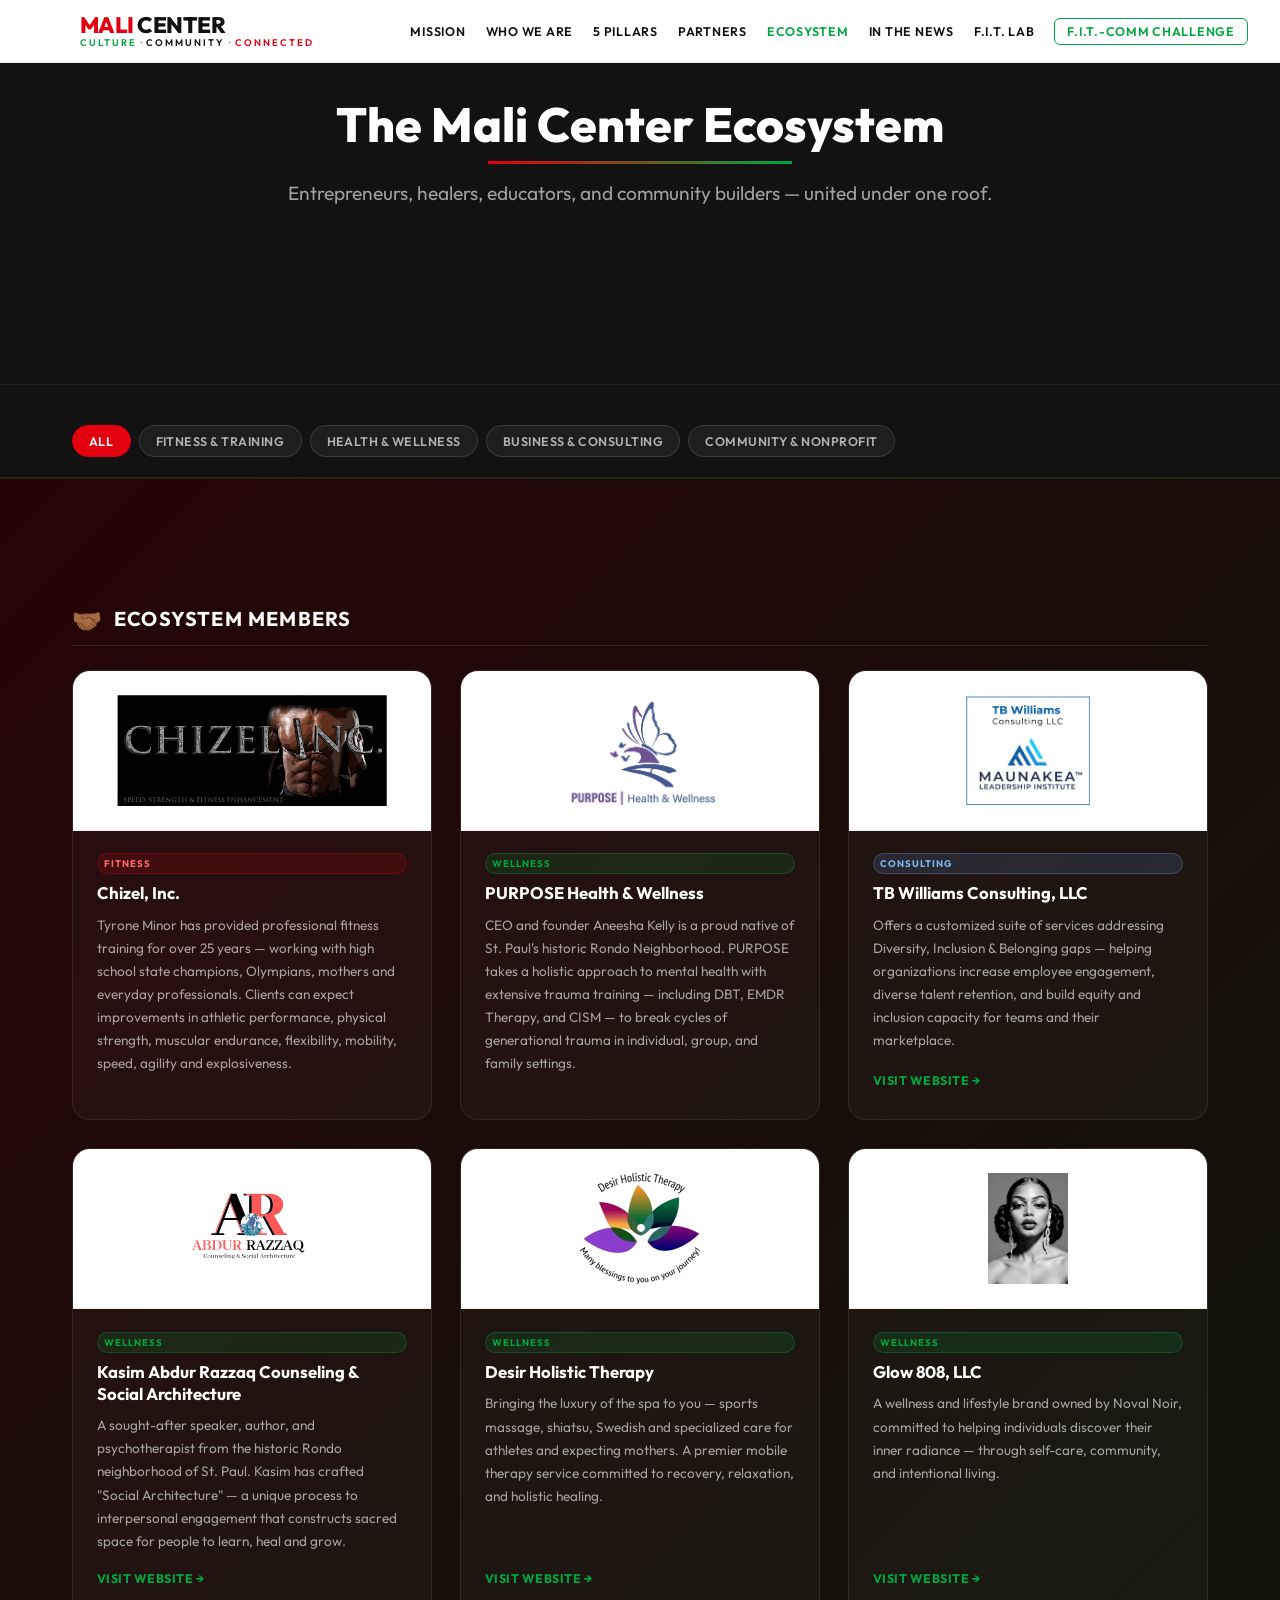
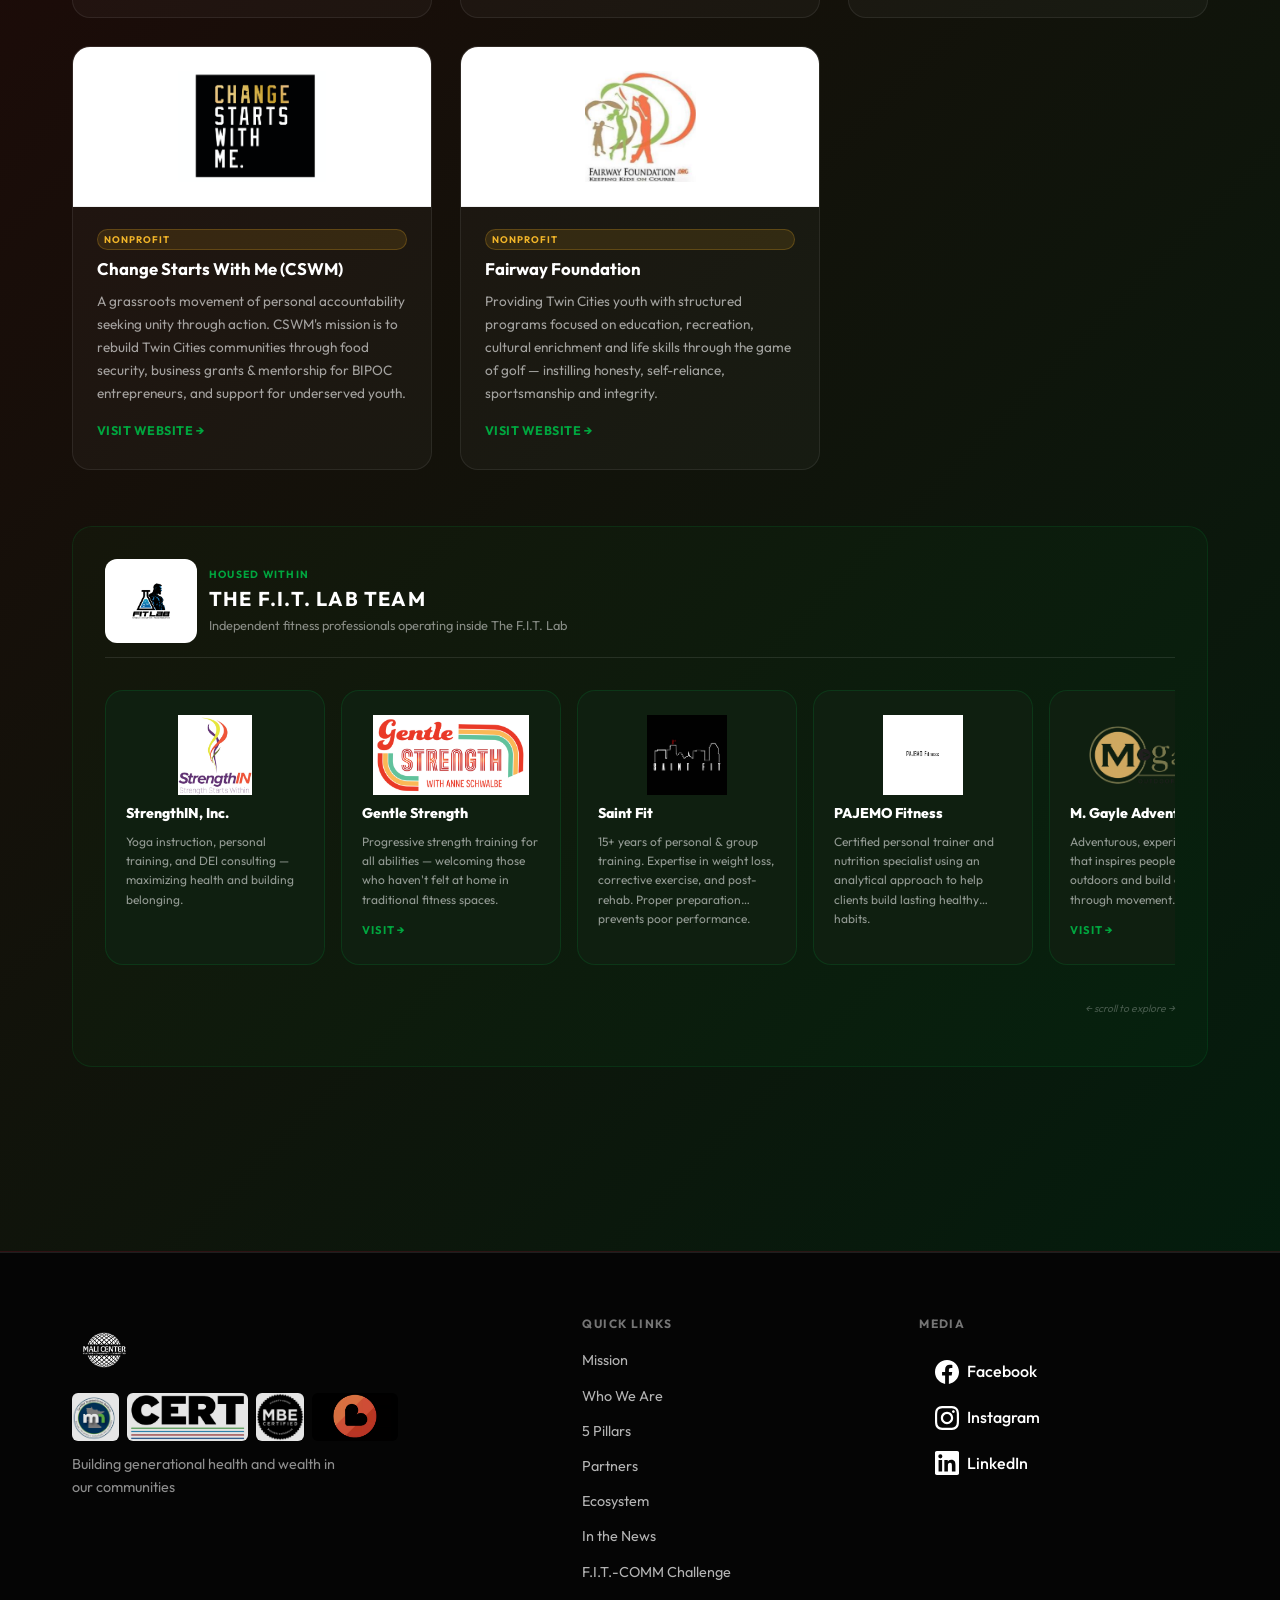
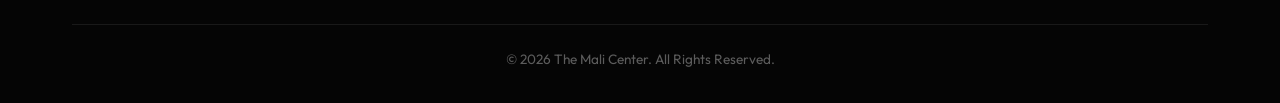
==== commit 22e4f46e: "changes 3/17" ====
--- a/ecosystem.html
+++ b/ecosystem.html
@@ -281,7 +281,13 @@
                     <a href="index.html">
                         <img src="assets/images/MC Logo Files/PNG Files/MALI CENTER LOGO-03.png" alt="The Mali Center" class="logo-img footer-logo-img">
                     </a>
-                    <p class="footer-tagline">Building generational health and wealth in our communities.</p>
+                    <div class="footer-cert-badges">
+                        <img src="assets/images/mncert.jpeg" alt="MN Certification" class="footer-cert-img" title="MN Certified">
+                        <img src="assets/images/cert.jpeg" alt="Certification" class="footer-cert-img" title="Certified">
+                        <img src="assets/images/mbecert.jpeg" alt="MBE Certification" class="footer-cert-img" title="MBE Certified">
+                        <img src="assets/images/heart.jpeg" alt="Heart" class="footer-cert-img" title="Heart">
+                    </div>
+                    <p class="footer-tagline">Building generational health and wealth in our communities</p>
                 </div>
                 <nav class="footer-nav" aria-label="Footer navigation">
                     <h3 class="footer-nav-heading">Quick Links</h3>
--- a/style.css
+++ b/style.css
@@ -43,6 +43,7 @@
     font-weight: 800;
     line-height: 1.2;
 }
+
 
 .section-title {
     font-size: 3rem;
@@ -839,10 +840,8 @@
 }
 
 .eco-card-logo img {
-    max-width: 100%;
-    max-height: 100%;
-    width: auto;
-    height: auto;
+    width: 100%;
+    height: 100%;
     object-fit: contain;
     display: block;
 }
@@ -2227,6 +2226,27 @@
     max-width: 280px;
 }
 
+.footer-cert-badges {
+    display: flex;
+    align-items: center;
+    gap: 0.5rem;
+    flex-wrap: wrap;
+    margin: 0.75rem 0;
+}
+
+.footer-cert-img {
+    height: 48px;
+    width: auto;
+    object-fit: contain;
+    border-radius: 6px;
+    opacity: 0.9;
+    transition: opacity 0.2s ease;
+}
+
+.footer-cert-img:hover {
+    opacity: 1;
+}
+
 .footer-nav-heading {
     font-size: 0.75rem;
     font-weight: 700;
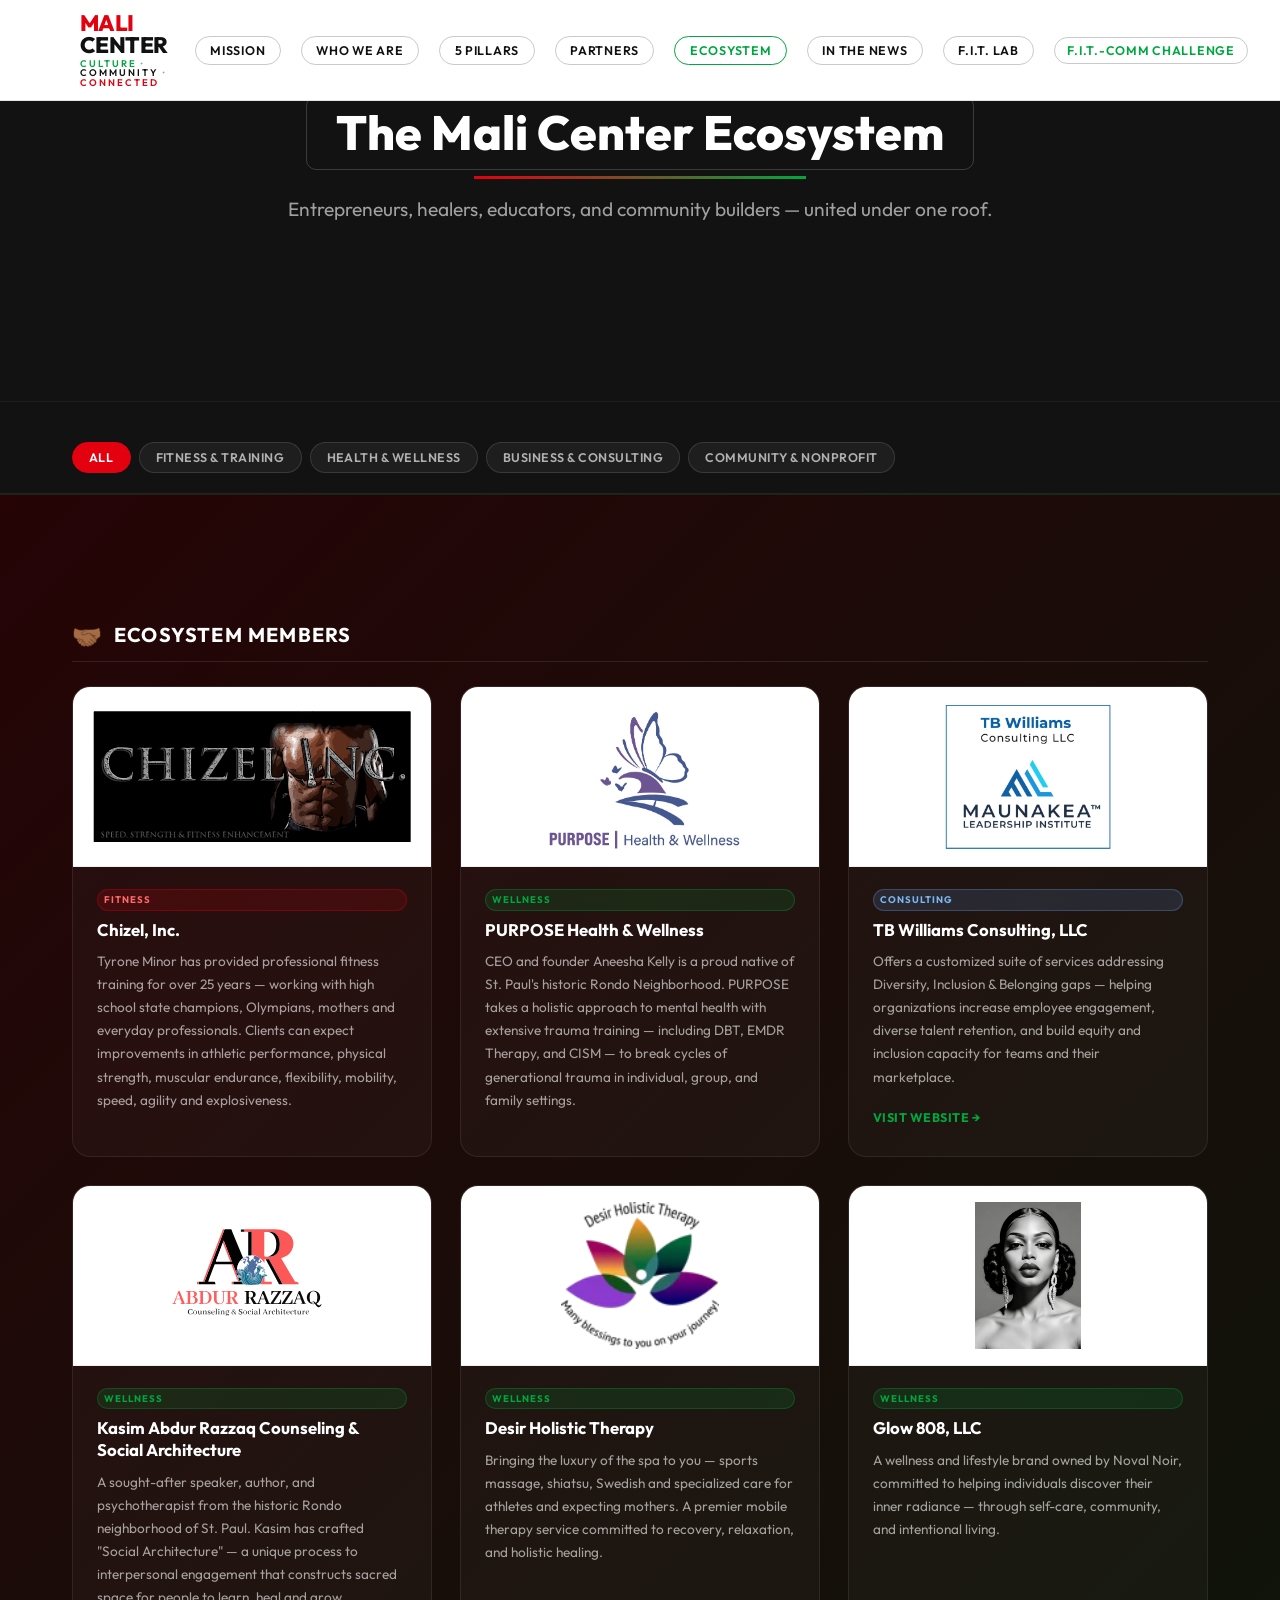
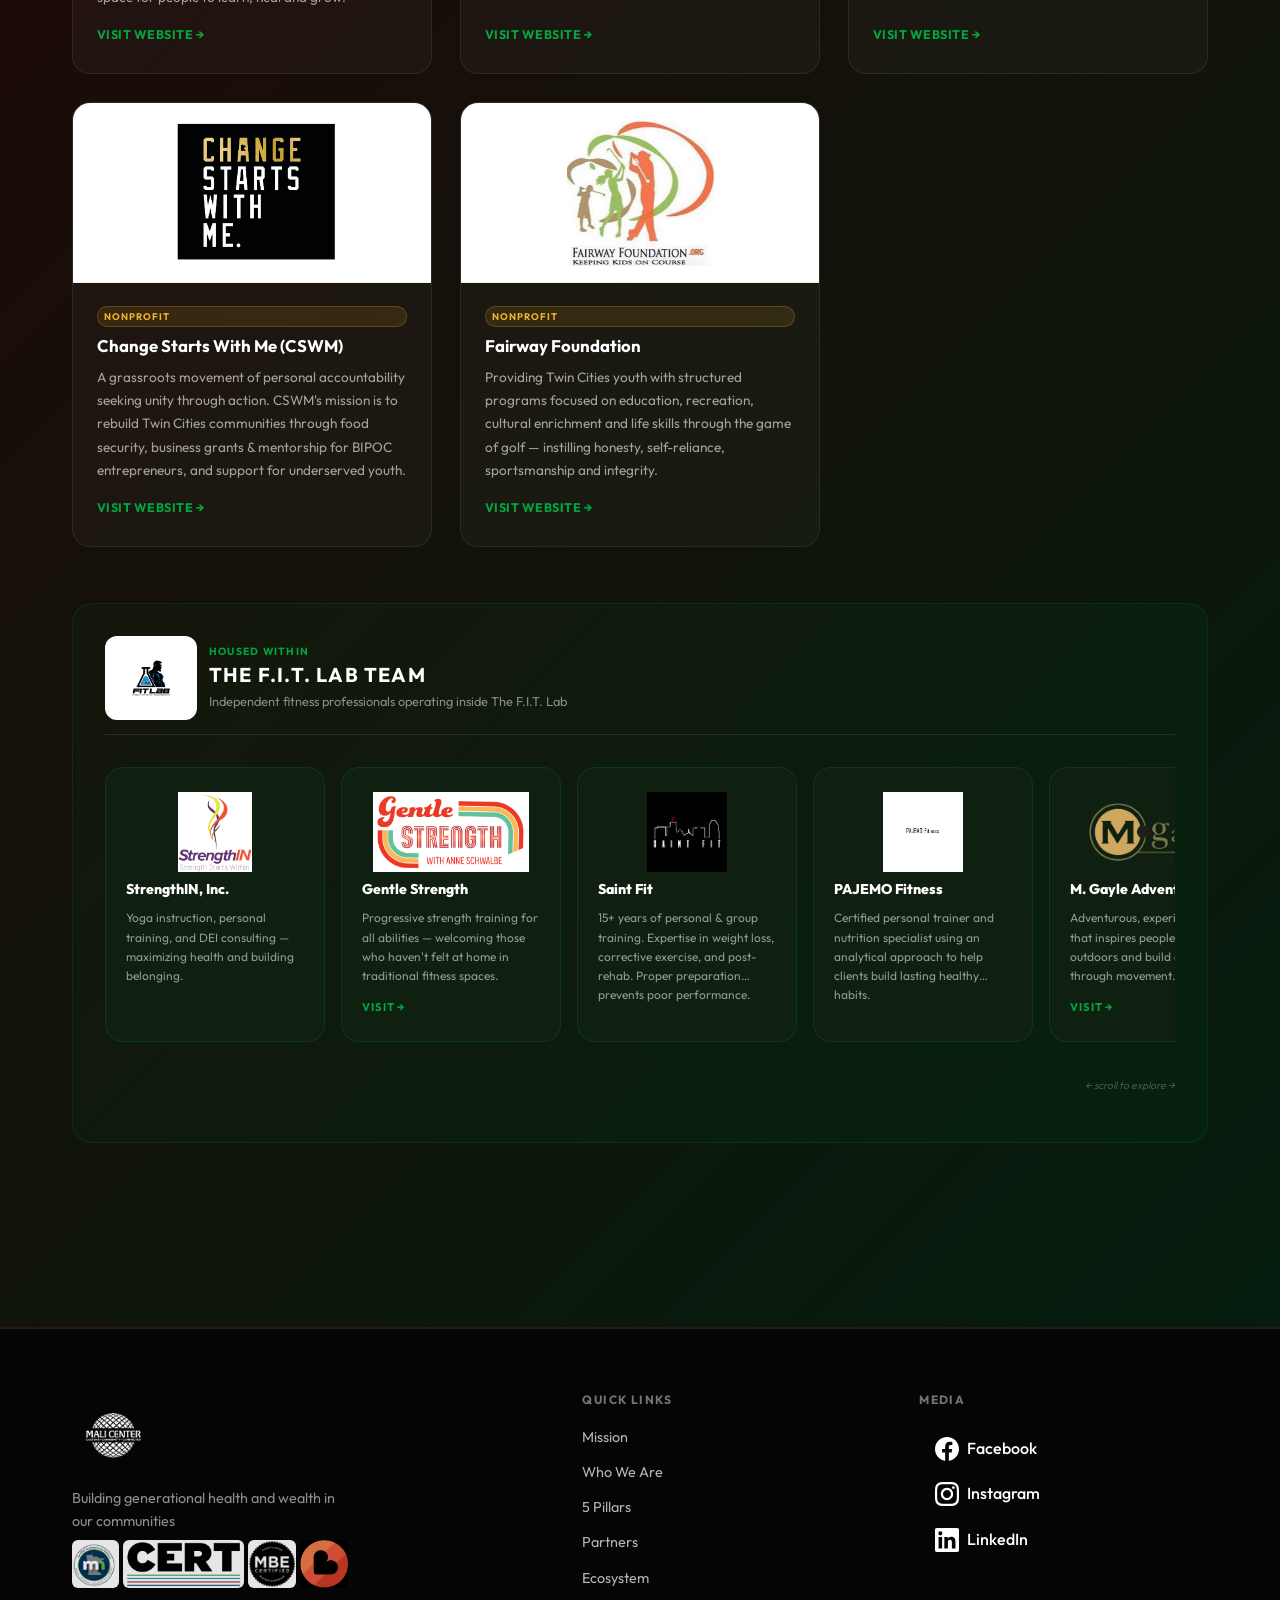
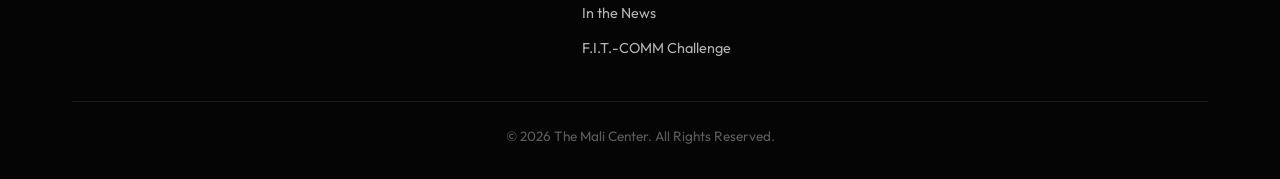
==== commit 32169e83: "for review" ====
--- a/ecosystem.html
+++ b/ecosystem.html
@@ -281,13 +281,13 @@
                     <a href="index.html">
                         <img src="assets/images/MC Logo Files/PNG Files/MALI CENTER LOGO-03.png" alt="The Mali Center" class="logo-img footer-logo-img">
                     </a>
+                    <p class="footer-tagline">Building generational health and wealth in our communities</p>
                     <div class="footer-cert-badges">
                         <img src="assets/images/mncert.jpeg" alt="MN Certification" class="footer-cert-img" title="MN Certified">
                         <img src="assets/images/cert.jpeg" alt="Certification" class="footer-cert-img" title="Certified">
                         <img src="assets/images/mbecert.jpeg" alt="MBE Certification" class="footer-cert-img" title="MBE Certified">
                         <img src="assets/images/heart.jpeg" alt="Heart" class="footer-cert-img" title="Heart">
                     </div>
-                    <p class="footer-tagline">Building generational health and wealth in our communities</p>
                 </div>
                 <nav class="footer-nav" aria-label="Footer navigation">
                     <h3 class="footer-nav-heading">Quick Links</h3>
--- a/style.css
+++ b/style.css
@@ -50,6 +50,9 @@
     margin-bottom: 1.5rem;
     position: relative;
     display: inline-block;
+    border: 1.5px solid rgba(255, 255, 255, 0.18);
+    border-radius: 10px;
+    padding: 0.15em 0.6em;
 }
 
 .section-title::after {
@@ -192,27 +195,16 @@
     text-transform: uppercase;
     letter-spacing: 0.06em;
     white-space: nowrap;
-    transition: color 0.3s ease;
-    position: relative;
+    transition: color 0.25s ease, background 0.25s ease, border-color 0.25s ease;
+    border: 1.5px solid rgba(17, 17, 17, 0.22);
+    border-radius: 50px;
+    padding: 0.35rem 0.9rem;
 }
 
 .nav-links li a:hover {
-    color: var(--clr-red);
-}
-
-.nav-links li a::after {
-    content: '';
-    position: absolute;
-    width: 0%;
-    height: 2px;
-    bottom: -5px;
-    left: 0;
-    background: var(--clr-red);
-    transition: width 0.3s ease;
-}
-
-.nav-links li a:hover::after {
-    width: 100%;
+    color: var(--clr-white);
+    background: #111111;
+    border-color: #111111;
 }
 
 /* --- Hero Section --- */
@@ -828,12 +820,12 @@
 /* Ecosystem logo card */
 .eco-card-logo {
     width: 100%;
-    height: 160px;
+    height: 180px;
     background: #fff;
     display: flex;
     align-items: center;
     justify-content: center;
-    padding: 1.5rem 2rem;
+    padding: 1rem 1.25rem;
     flex-shrink: 0;
     overflow: hidden;
     border-bottom: 1px solid rgba(0, 0, 0, 0.06);
@@ -1653,6 +1645,7 @@
 
 .nav-links a.nav-active {
     color: var(--clr-green);
+    border-color: var(--clr-green);
 }
 
 .nav-fitcomm {
@@ -2140,11 +2133,12 @@
 .eco-intro-logo-item {
     background: #fff;
     border-radius: 12px;
-    padding: 1rem;
+    padding: 0.75rem;
     display: flex;
     align-items: center;
     justify-content: center;
-    aspect-ratio: 4/3;
+    height: 110px;
+    overflow: hidden;
     transition: transform 0.25s ease, box-shadow 0.25s ease;
 }
 
@@ -2155,10 +2149,11 @@
 
 .eco-intro-logo-item img {
     max-width: 100%;
-    max-height: 100%;
+    max-height: 80px;
     width: auto;
     height: auto;
     object-fit: contain;
+    display: block;
 }
 
 @media (max-width: 900px) {
@@ -2200,7 +2195,7 @@
 }
 
 .footer-logo-img {
-    height: 64px;
+    height: 82px;
     width: auto;
     display: block;
     margin-bottom: 0.75rem;
@@ -2229,9 +2224,9 @@
 .footer-cert-badges {
     display: flex;
     align-items: center;
-    gap: 0.5rem;
+    gap: 0.25rem;
     flex-wrap: wrap;
-    margin: 0.75rem 0;
+    margin: 0.4rem 0 0;
 }
 
 .footer-cert-img {
@@ -2495,9 +2490,13 @@
     .nav-links li a {
         font-size: 1.1rem;
         color: var(--clr-white);
+        border-color: rgba(255, 255, 255, 0.2);
+        padding: 0.55rem 1.25rem;
     }
     .nav-links li a:hover {
-        color: var(--clr-green);
+        color: var(--clr-black);
+        background: var(--clr-white);
+        border-color: var(--clr-white);
     }
 
     .hero-title {
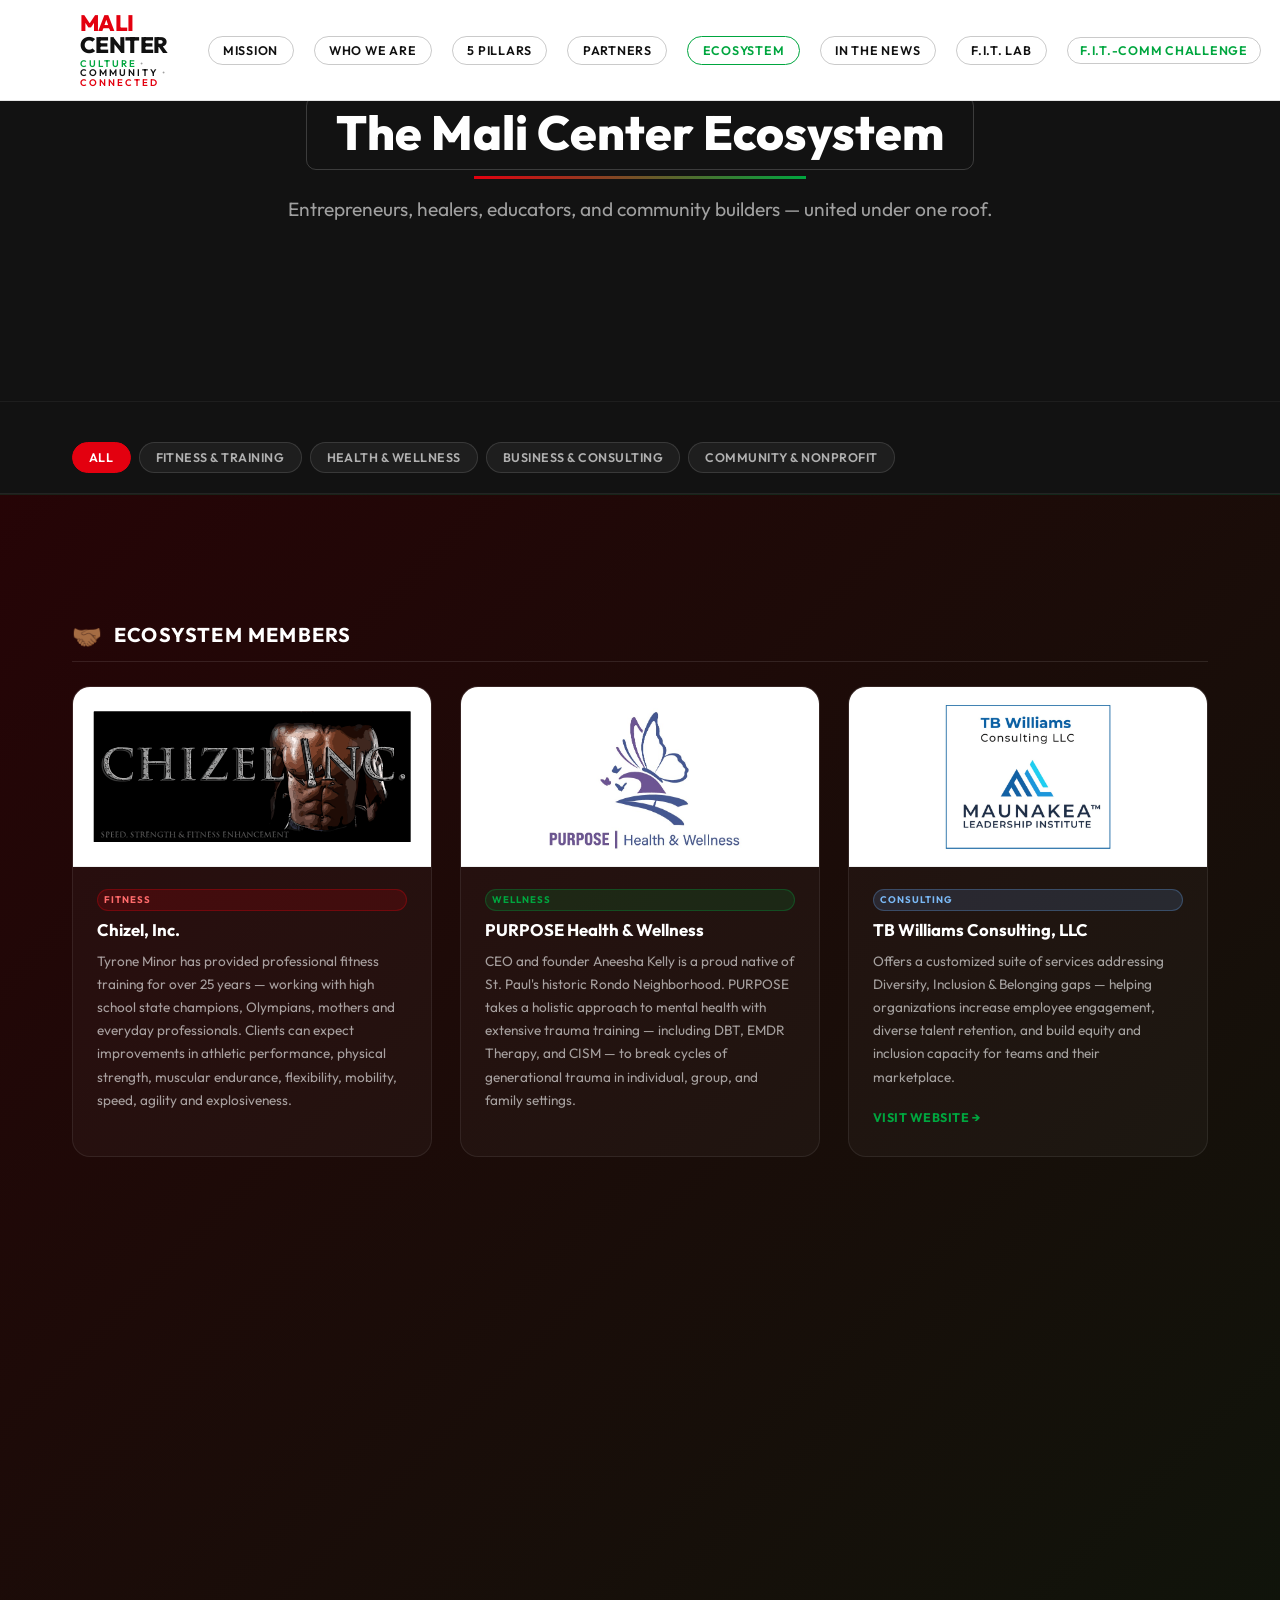
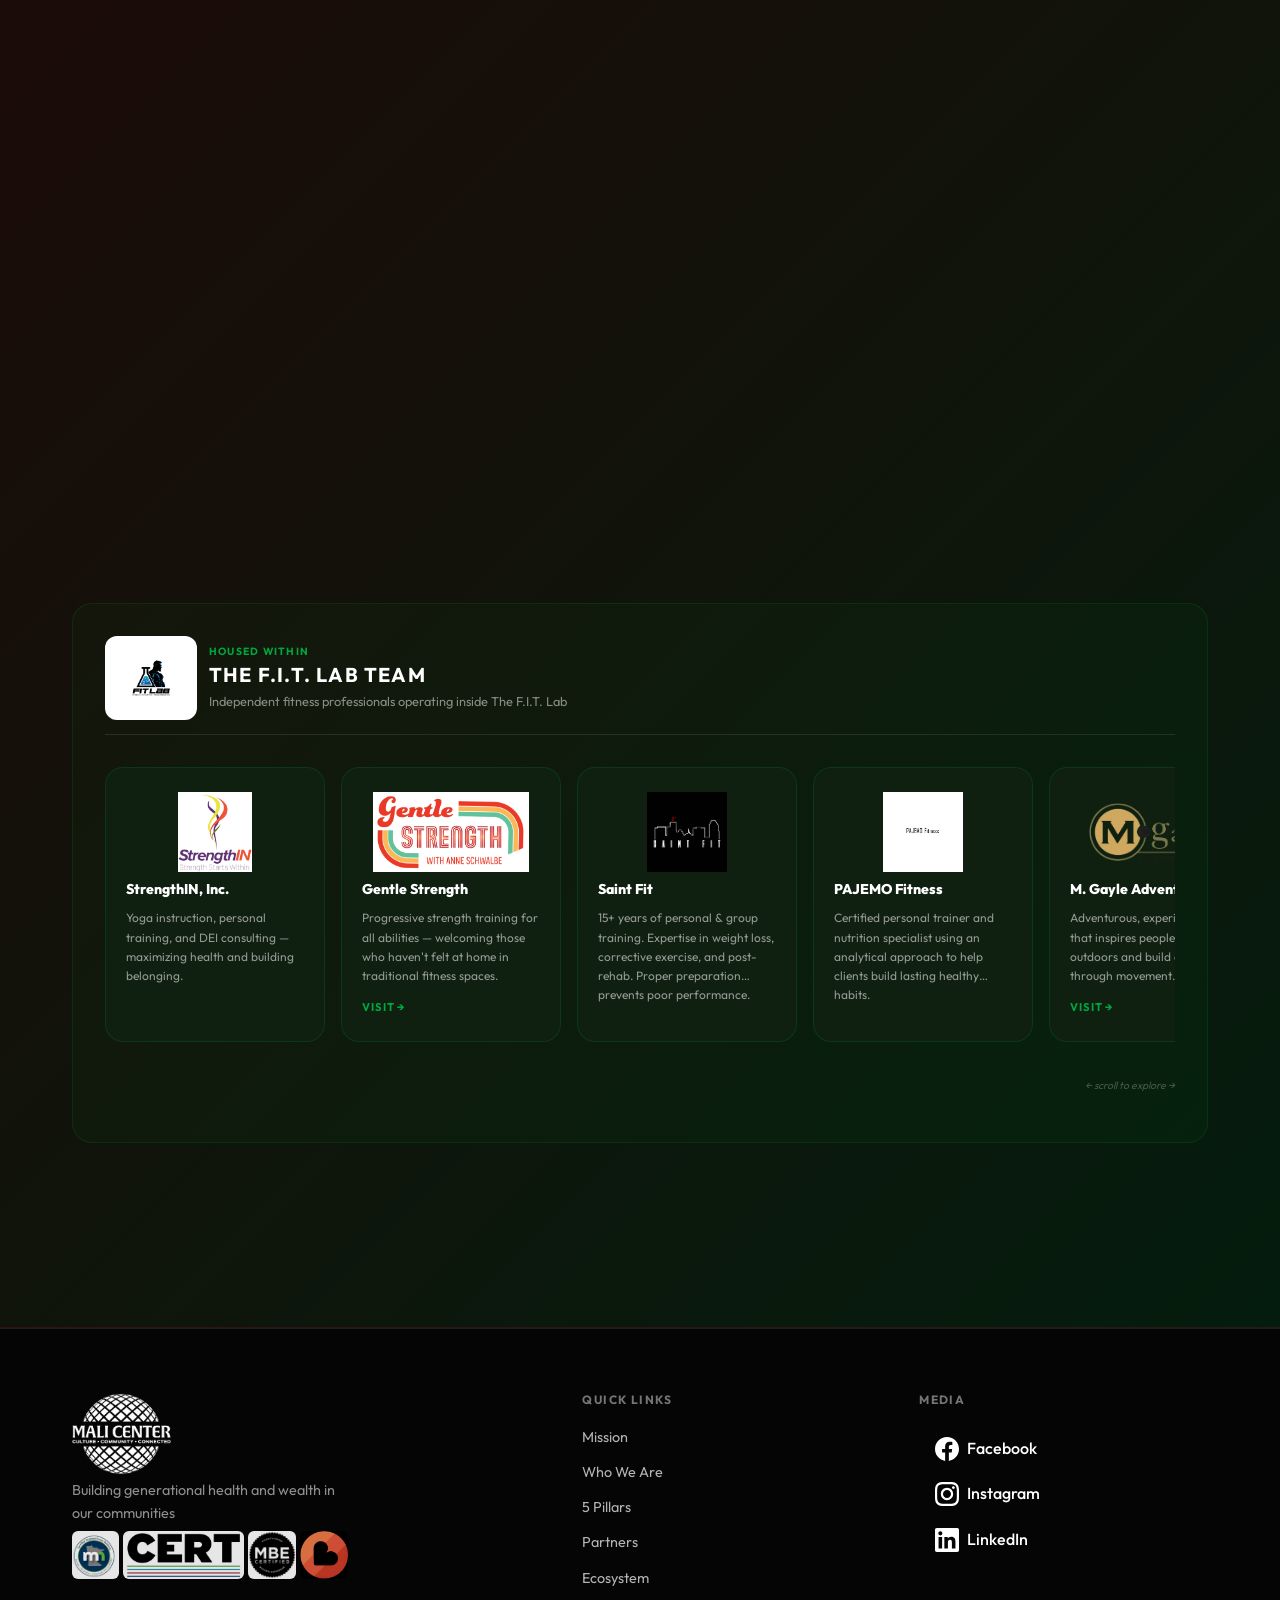
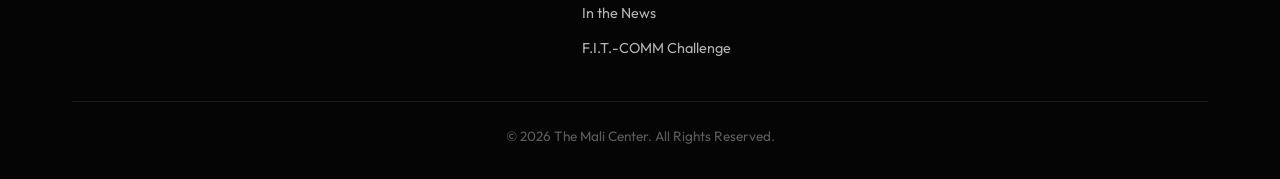
==== commit 6575280c: "footer image size changes" ====
--- a/ecosystem.html
+++ b/ecosystem.html
@@ -279,7 +279,7 @@
             <div class="footer-inner">
                 <div class="footer-brand">
                     <a href="index.html">
-                        <img src="assets/images/MC Logo Files/PNG Files/MALI CENTER LOGO-03.png" alt="The Mali Center" class="logo-img footer-logo-img">
+                        <img src="assets/images/MALI CENTER LOGO-03.png" alt="The Mali Center" class="logo-img footer-logo-img">
                     </a>
                     <p class="footer-tagline">Building generational health and wealth in our communities</p>
                     <div class="footer-cert-badges">
--- a/style.css
+++ b/style.css
@@ -177,6 +177,10 @@
     line-height: 1;
     font-size: 0.6rem;
     letter-spacing: 0.1em;
+}
+
+.logo {
+    padding-right: 2.5rem;
 }
 
 .nav-links {
@@ -2198,7 +2202,7 @@
     height: 82px;
     width: auto;
     display: block;
-    margin-bottom: 0.75rem;
+    margin-bottom: 0.2rem;
 }
 
 .footer-logo {
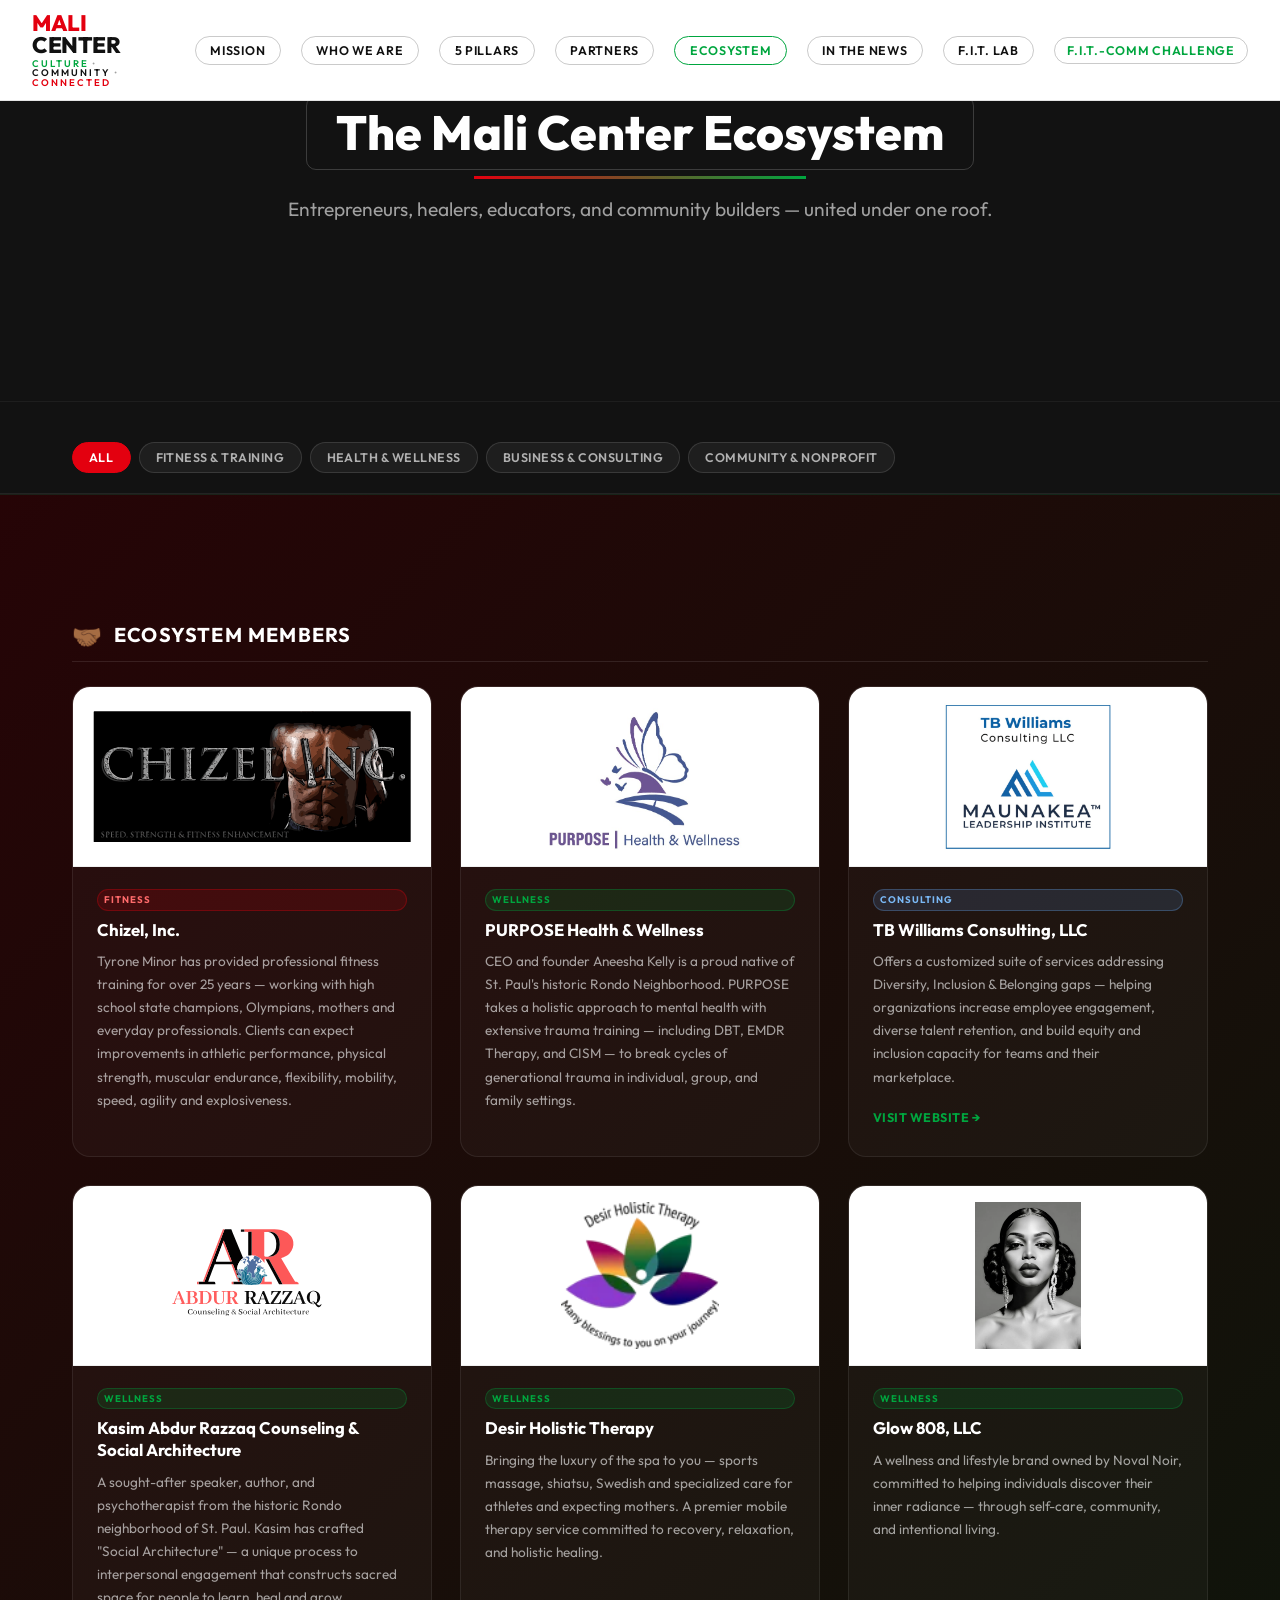
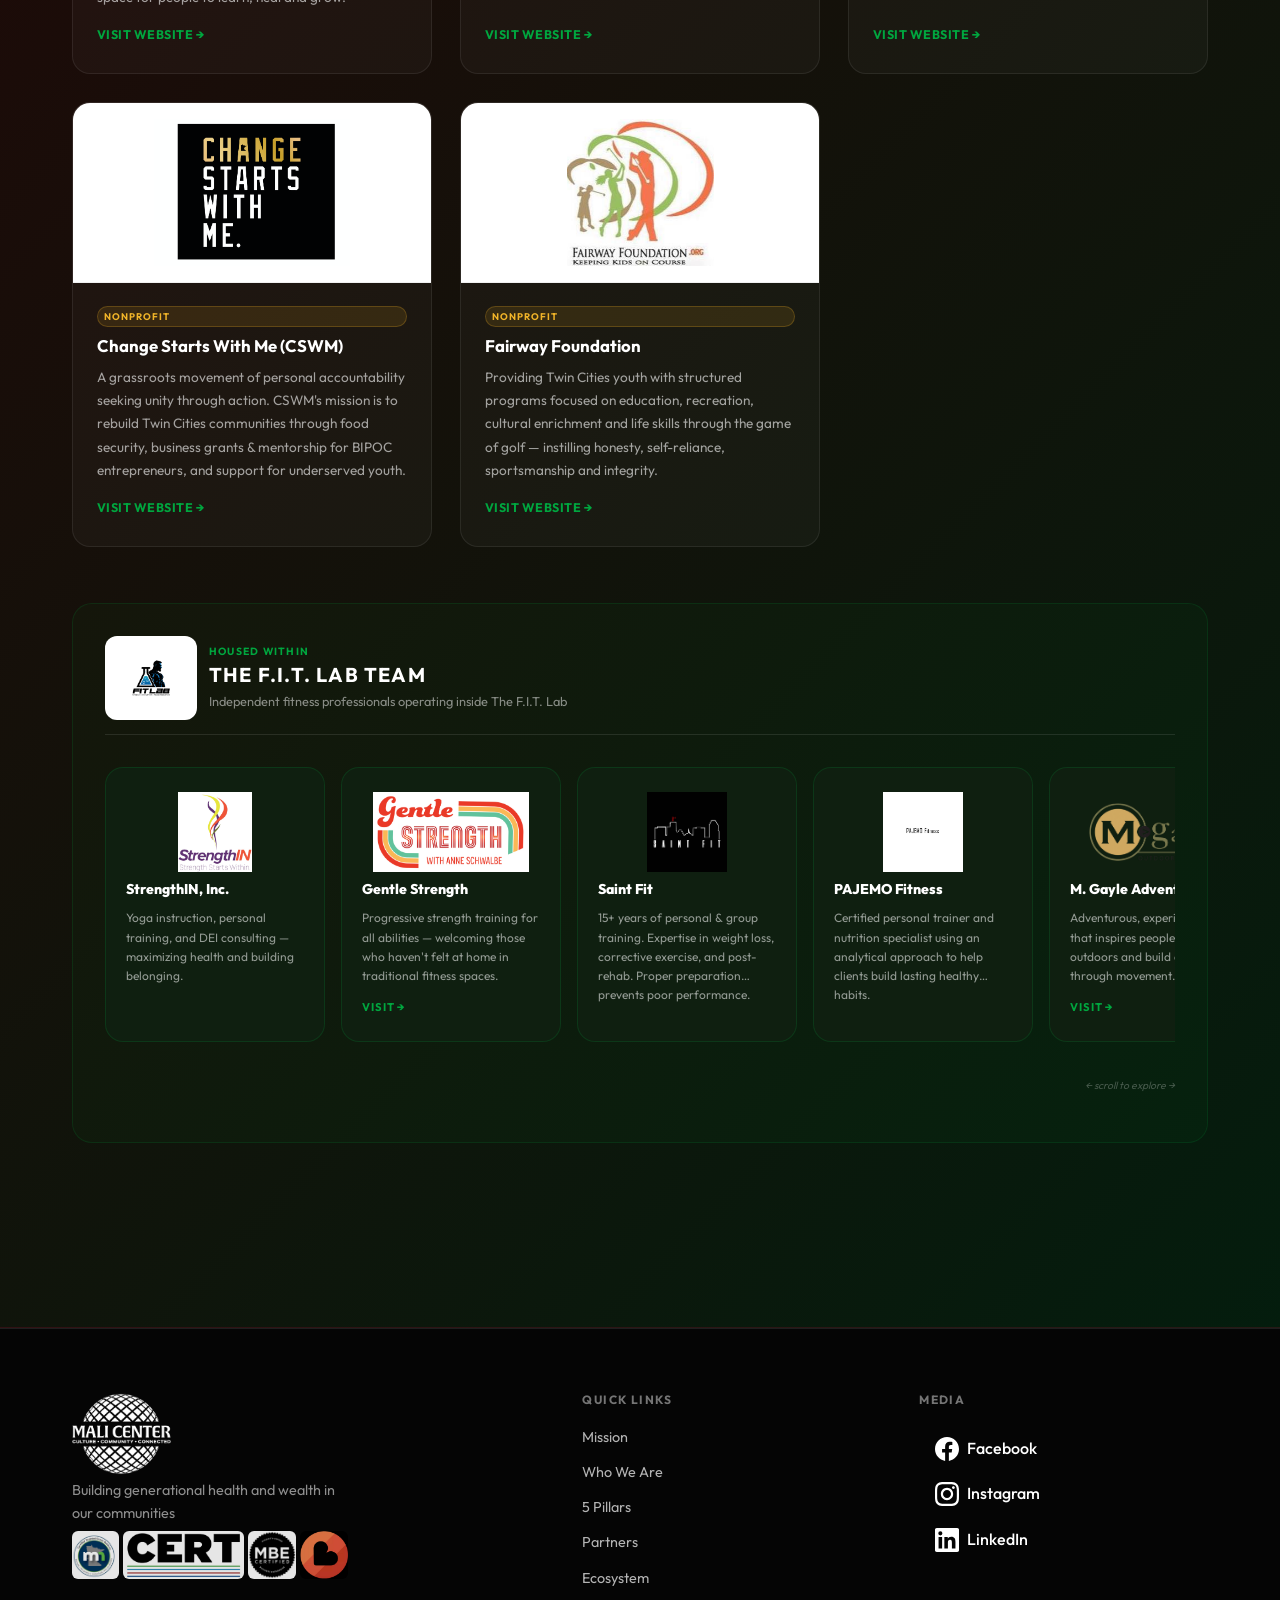
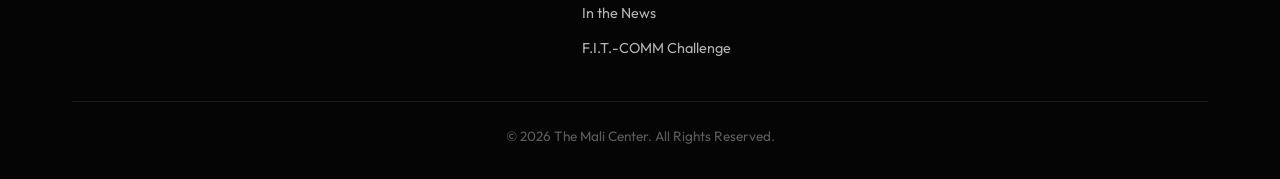
==== commit 96a44753: "removing logo in nav bar" ====
--- a/ecosystem.html
+++ b/ecosystem.html
@@ -21,7 +21,6 @@
         <div class="nav-container">
             <div class="logo">
                 <a href="index.html" class="logo-lockup">
-                    <img src="assets/images/MC Logo Files/PNG Files/MALI CENTER LOGO-03.png" alt="" class="logo-img" aria-hidden="true">
                     <div>
                         <h1><span class="mali">MALI</span> <span class="center">CENTER</span></h1>
                         <p class="tagline"><span class="culture">CULTURE</span> &bull; <span class="community">COMMUNITY</span> &bull; <span class="connected">CONNECTED</span></p>
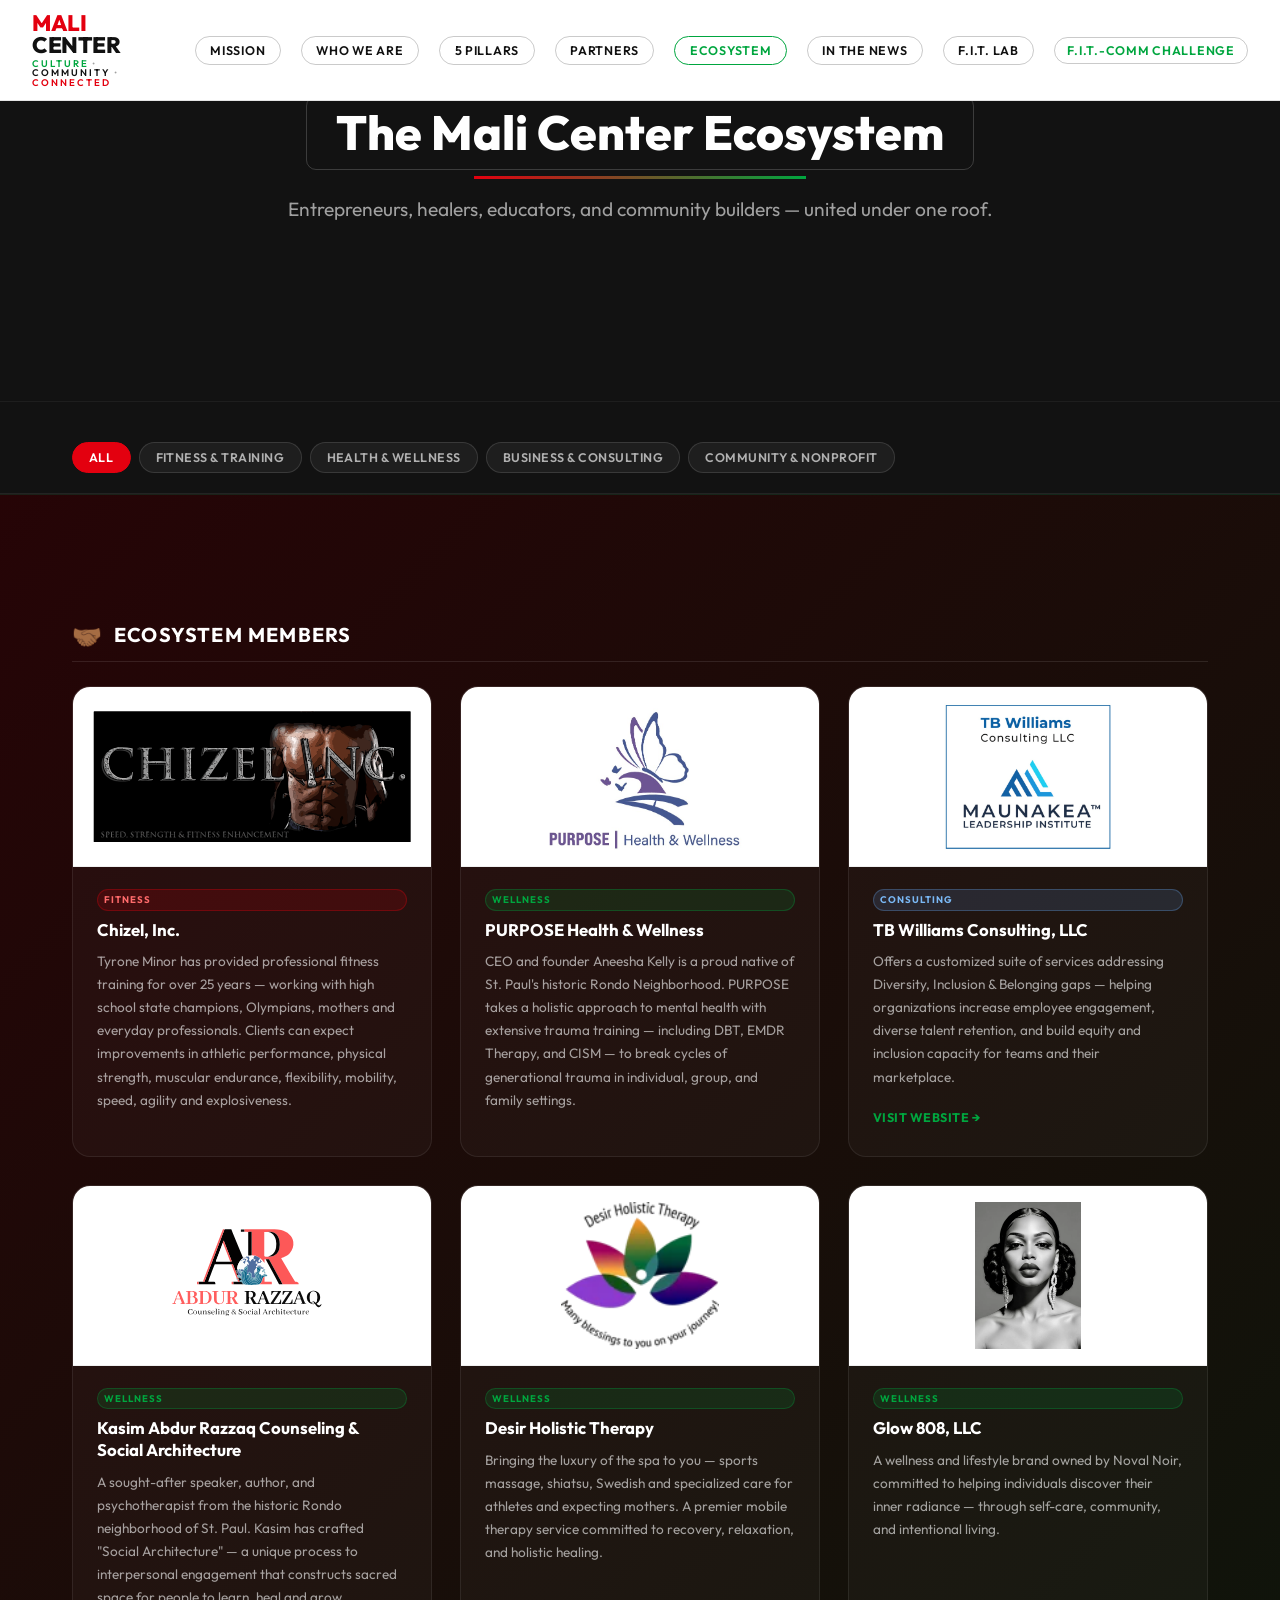
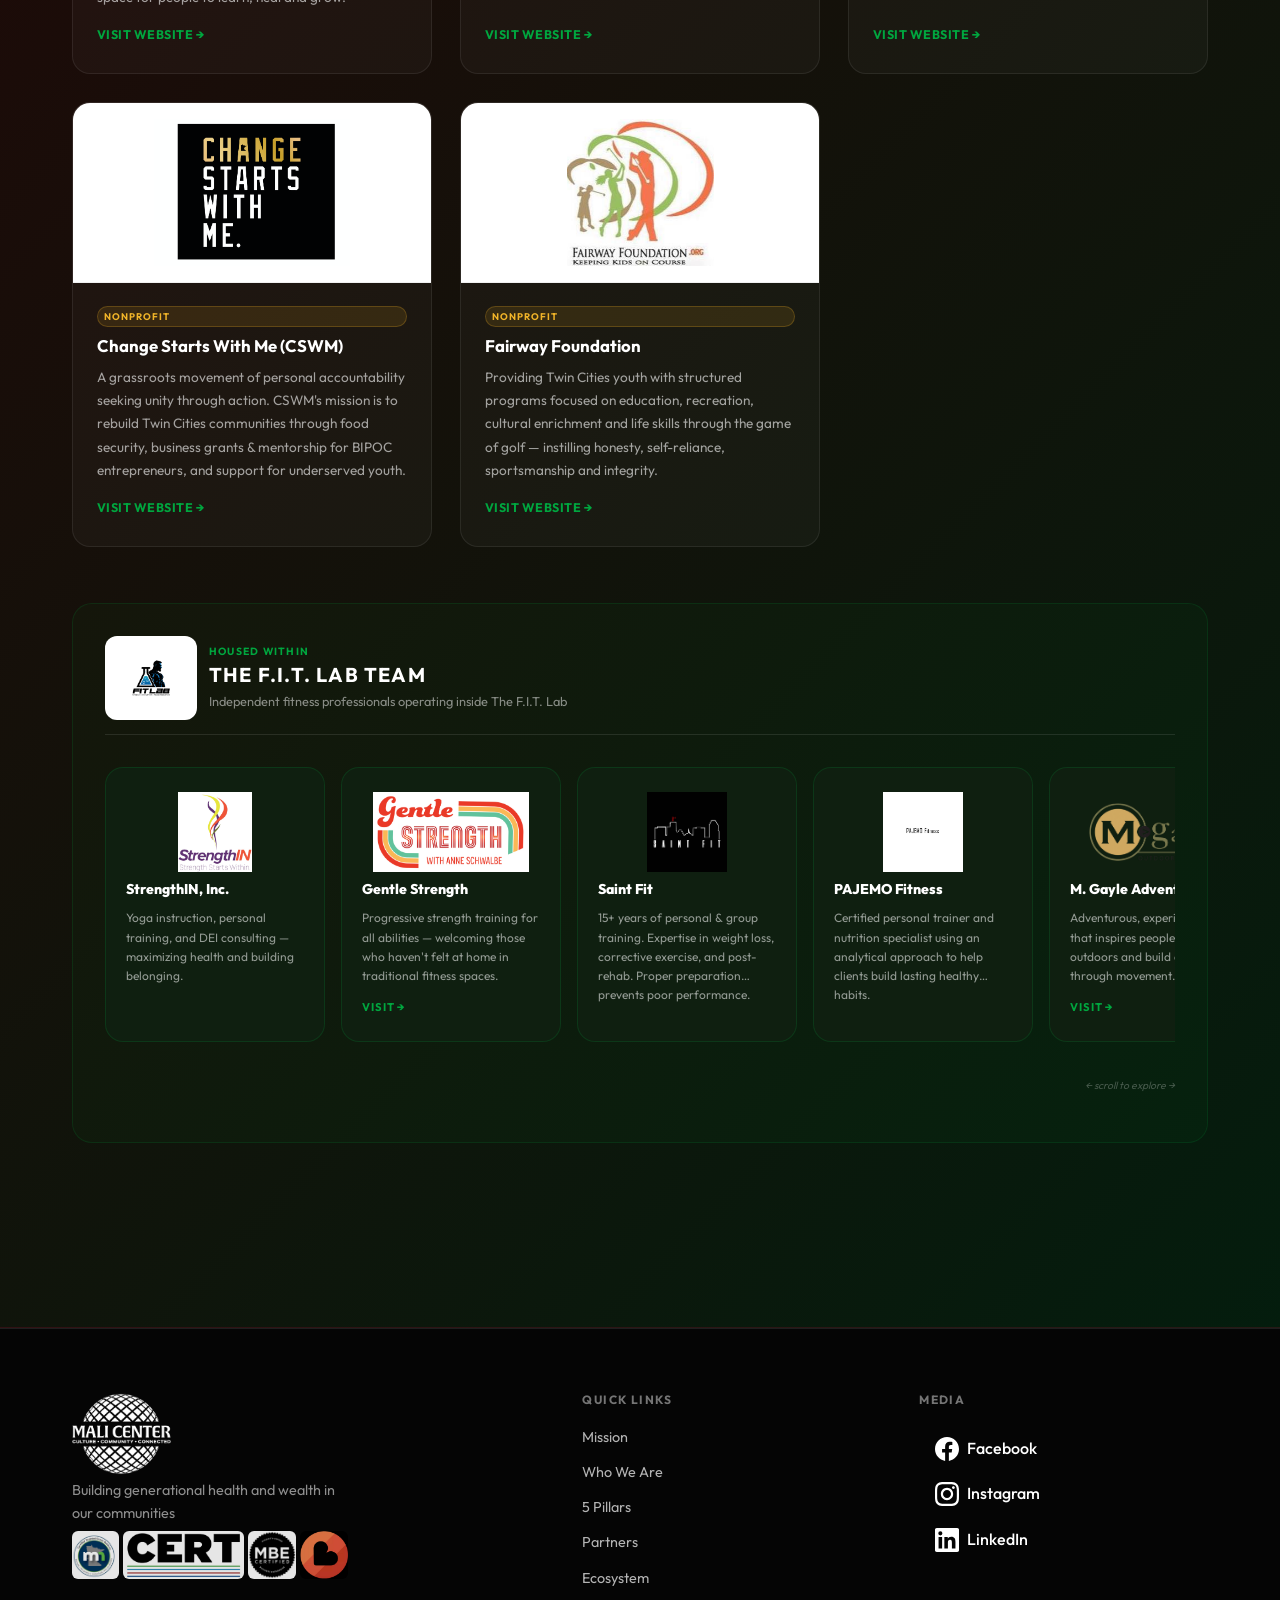
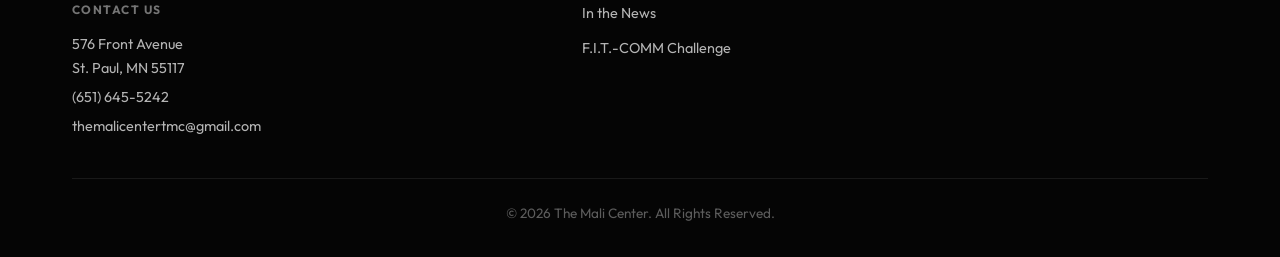
==== commit 9da2d9f1: "Address and phone change" ====
--- a/ecosystem.html
+++ b/ecosystem.html
@@ -286,6 +286,14 @@
                         <img src="assets/images/cert.jpeg" alt="Certification" class="footer-cert-img" title="Certified">
                         <img src="assets/images/mbecert.jpeg" alt="MBE Certification" class="footer-cert-img" title="MBE Certified">
                         <img src="assets/images/heart.jpeg" alt="Heart" class="footer-cert-img" title="Heart">
+                    </div>
+                    <div class="footer-contact">
+                        <h3 class="footer-nav-heading">Contact Us</h3>
+                        <address>
+                            <p>576 Front Avenue<br>St. Paul, MN 55117</p>
+                            <p><a href="tel:+16516455242">(651) 645-5242</a></p>
+                            <p><a href="mailto:themalicentertmc@gmail.com">themalicentertmc@gmail.com</a></p>
+                        </address>
                     </div>
                 </div>
                 <nav class="footer-nav" aria-label="Footer navigation">
--- a/style.css
+++ b/style.css
@@ -2246,6 +2246,33 @@
     opacity: 1;
 }
 
+.footer-contact {
+    margin-top: 1.5rem;
+}
+
+.footer-contact address {
+    font-style: normal;
+    display: flex;
+    flex-direction: column;
+    gap: 0.4rem;
+}
+
+.footer-contact address p {
+    color: rgba(255, 255, 255, 0.7);
+    font-size: 0.9rem;
+    margin: 0;
+}
+
+.footer-contact address a {
+    color: rgba(255, 255, 255, 0.7);
+    text-decoration: none;
+    transition: color 0.2s ease;
+}
+
+.footer-contact address a:hover {
+    color: var(--clr-green);
+}
+
 .footer-nav-heading {
     font-size: 0.75rem;
     font-weight: 700;
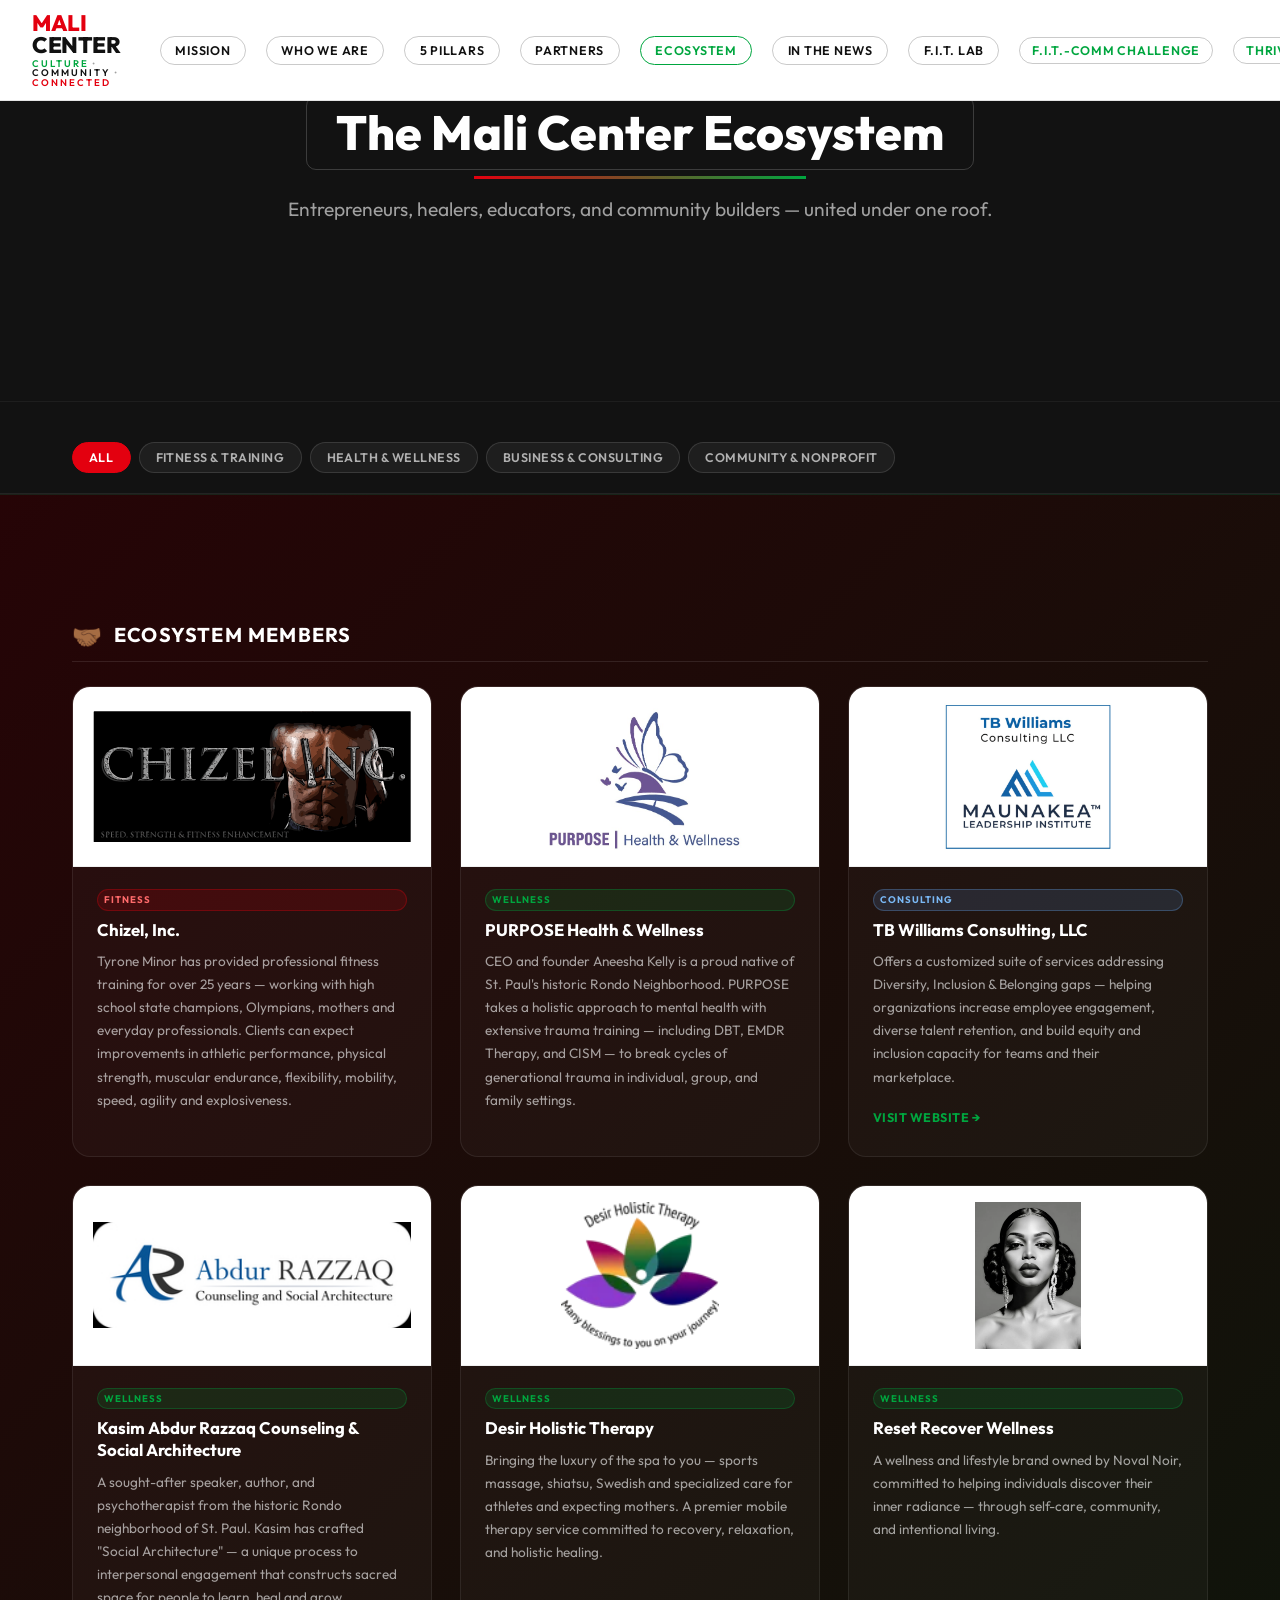
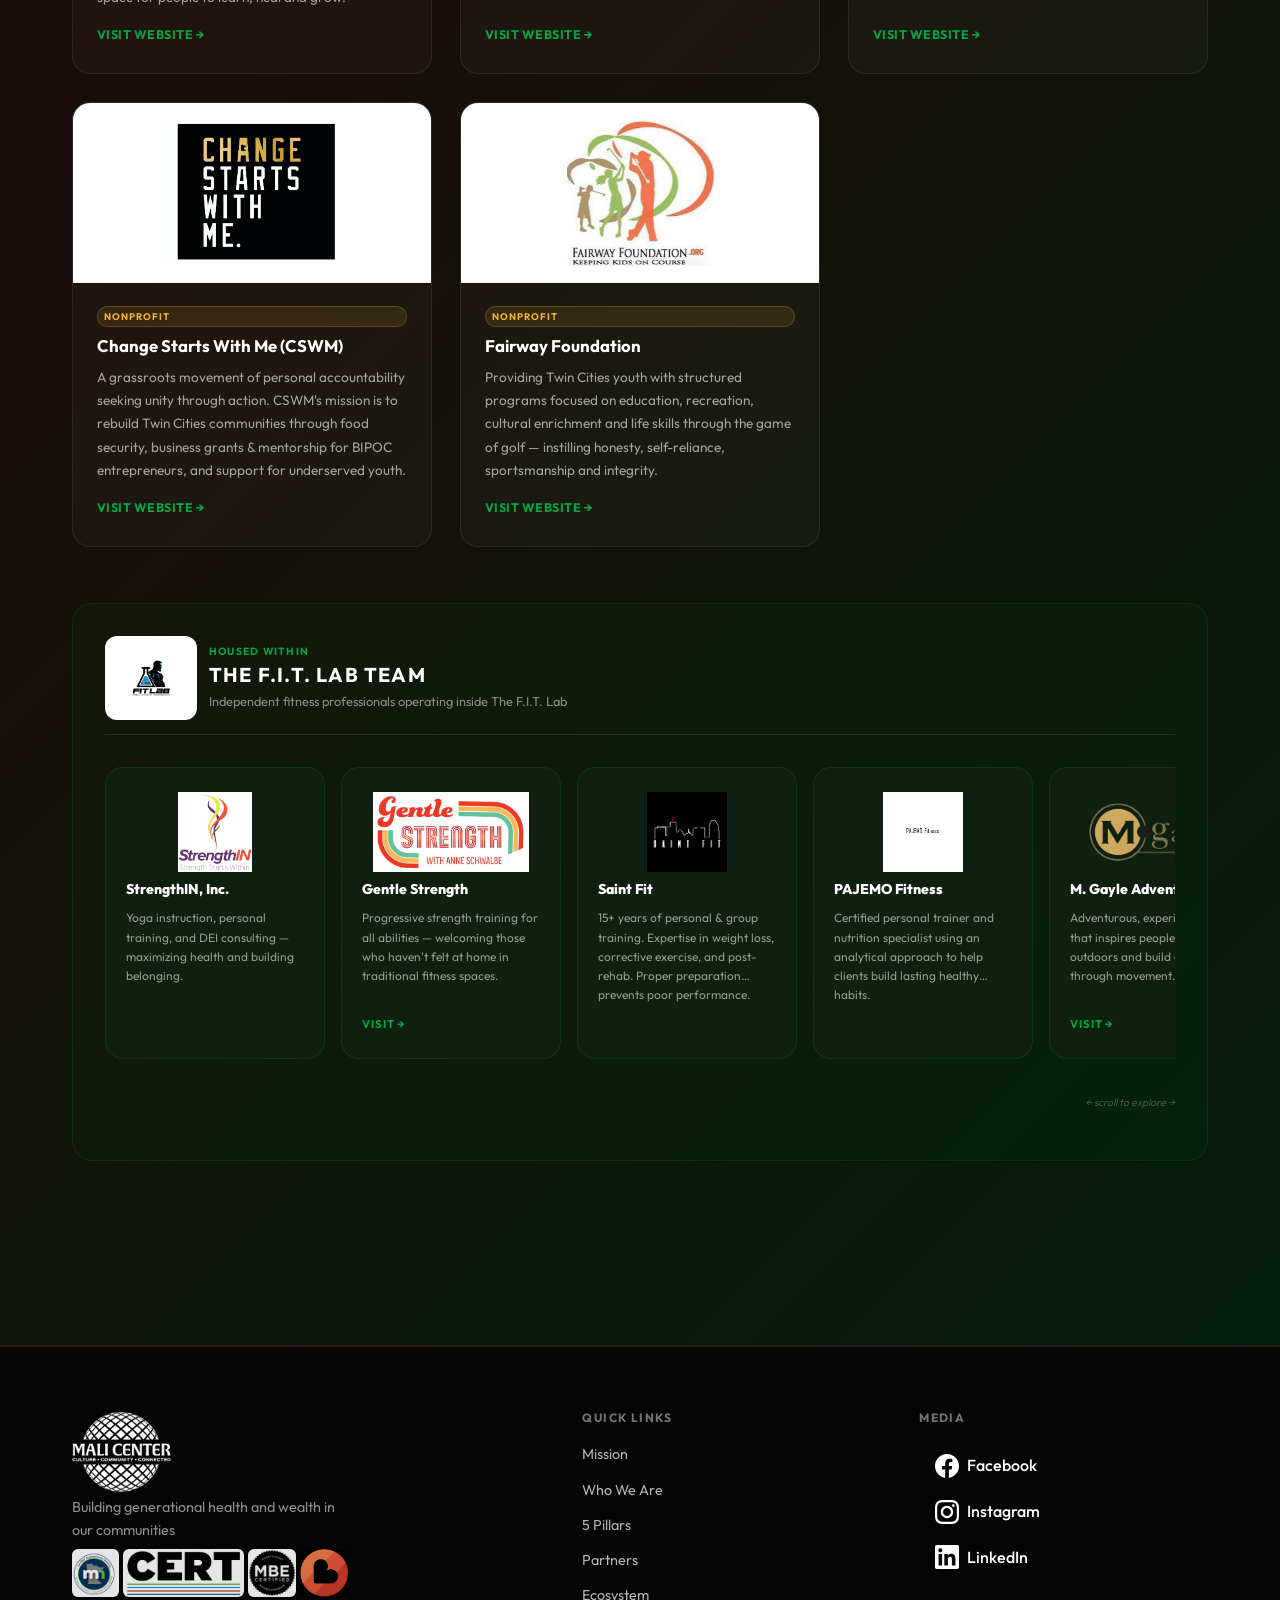
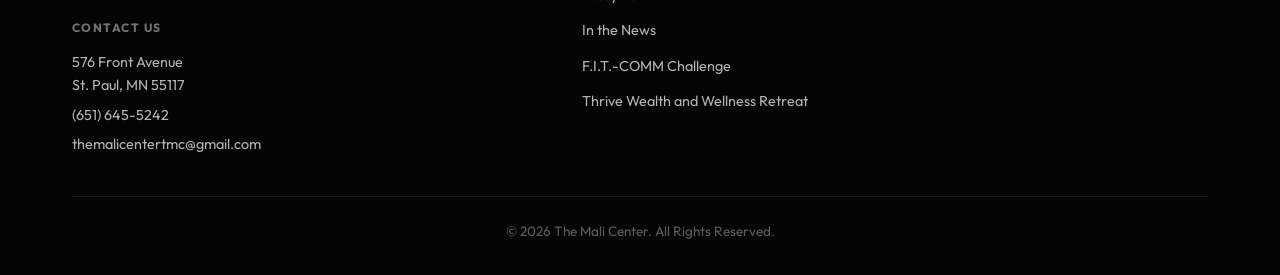
==== commit 106f801f: "updates for tyrone" ====
--- a/ecosystem.html
+++ b/ecosystem.html
@@ -36,6 +36,7 @@
                 <li><a href="media.html">In the News</a></li>
                 <li><a href="https://thefitlabinc.com/" target="_blank" rel="noopener noreferrer">F.I.T. Lab</a></li>
                 <li><a href="https://fitcommchallenge.com/index.html" target="_blank" rel="noopener noreferrer" class="nav-fitcomm">F.I.T.-COMM Challenge</a></li>
+                <li><a href="https://thrivewealthandwellness.com" target="_blank" rel="noopener noreferrer" class="nav-fitcomm">Thrive Wealth and Wellness Retreat</a></li>
             </ul>
             <button class="nav-toggle" aria-label="Toggle menu">
                 <span></span>
@@ -114,13 +115,13 @@
 
                     <div class="eco-card reveal-up" data-type="wellness" style="transition-delay:0.12s">
                         <div class="eco-card-logo">
-                            <img src="assets/images/Ecosystem_&_community_partner_logos_plus_CERT_&_Targeted_Business_logos/AR%20Logo%20Updated%20.svg" alt="Kasim Abdur Razzaq" onerror="this.parentNode.classList.add('eco-card-logo--fallback');this.style.display='none';this.parentNode.innerHTML='<span>Kasim Abdur Razzaq</span>'">
+                            <img src="assets/images/abdur-razzaq-letter-logo-with-shape-transparent-background.jpeg" alt="Abdur Razzaq Counseling and Social Architecture" onerror="this.parentNode.classList.add('eco-card-logo--fallback');this.style.display='none';this.parentNode.innerHTML='<span>Abdur Razzaq</span>'">
                         </div>
                         <div class="eco-card-body">
                             <span class="eco-type-badge eco-type-wellness">Wellness</span>
                             <h3 class="eco-card-name">Kasim Abdur Razzaq Counseling &amp; Social Architecture</h3>
                             <p class="eco-card-desc">A sought-after speaker, author, and psychotherapist from the historic Rondo neighborhood of St. Paul. Kasim has crafted "Social Architecture" — a unique process to interpersonal engagement that constructs sacred space for people to learn, heal and grow.</p>
-                            <a href="https://kasimabdurrazzaq.com" target="_blank" rel="noopener noreferrer" class="eco-card-link">Visit Website →</a>
+                            <a href="https://www.razzaqcounseling.com" target="_blank" rel="noopener noreferrer" class="eco-card-link">Visit Website →</a>
                         </div>
                     </div>
 
@@ -138,11 +139,11 @@
 
                     <div class="eco-card reveal-up" data-type="wellness" style="transition-delay:0.18s">
                         <div class="eco-card-logo">
-                            <img src="assets/images/Ecosystem_&_community_partner_logos_plus_CERT_&_Targeted_Business_logos/noval_noir_portrait_bw-_OmqKFdp.jpeg" alt="Glow 808, LLC" onerror="this.parentNode.classList.add('eco-card-logo--fallback');this.style.display='none';this.parentNode.innerHTML='<span>Glow 808, LLC</span>'">
+                            <img src="assets/images/Ecosystem_&_community_partner_logos_plus_CERT_&_Targeted_Business_logos/noval_noir_portrait_bw-_OmqKFdp.jpeg" alt="Reset Recover Wellness" onerror="this.parentNode.classList.add('eco-card-logo--fallback');this.style.display='none';this.parentNode.innerHTML='<span>Reset Recover Wellness</span>'">
                         </div>
                         <div class="eco-card-body">
                             <span class="eco-type-badge eco-type-wellness">Wellness</span>
-                            <h3 class="eco-card-name">Glow 808, LLC</h3>
+                            <h3 class="eco-card-name">Reset Recover Wellness</h3>
                             <p class="eco-card-desc">A wellness and lifestyle brand owned by Noval Noir, committed to helping individuals discover their inner radiance — through self-care, community, and intentional living.</p>
                             <a href="https://novalnoir.com" target="_blank" rel="noopener noreferrer" class="eco-card-link">Visit Website →</a>
                         </div>
@@ -262,6 +263,15 @@
                             </div>
                             <h3 class="fitlab-card-name">Chizel, Inc.</h3>
                             <p class="fitlab-card-desc">25+ years of elite-level training. Strength, endurance, explosiveness — from Olympians to everyday pros.</p>
+                        </div>
+
+                        <div class="fitlab-card" data-type="fitness">
+                            <div class="fitlab-card-logo">
+                                <img src="assets/images/ZPS.jpg" alt="Zenith Performance Solutions" onerror="this.style.display='none'">
+                            </div>
+                            <h3 class="fitlab-card-name">Zenith Performance Solutions</h3>
+                            <p class="fitlab-card-desc">In-person and online training focused on movement, nutrition, and lifestyle — elevating human performance through a science-driven approach.</p>
+                            <a href="https://zpsolutionsmn.com" target="_blank" rel="noopener noreferrer" class="fitlab-card-link">Visit →</a>
                         </div>
 
                     </div>
@@ -306,6 +316,7 @@
                         <li><a href="ecosystem.html">Ecosystem</a></li>
                         <li><a href="media.html">In the News</a></li>
                         <li><a href="https://fitcommchallenge.com/index.html" target="_blank" rel="noopener noreferrer">F.I.T.-COMM Challenge</a></li>
+                        <li><a href="https://thrivewealthandwellness.com" target="_blank" rel="noopener noreferrer">Thrive Wealth and Wellness Retreat</a></li>
                     </ul>
                 </nav>
                 <div class="footer-media">
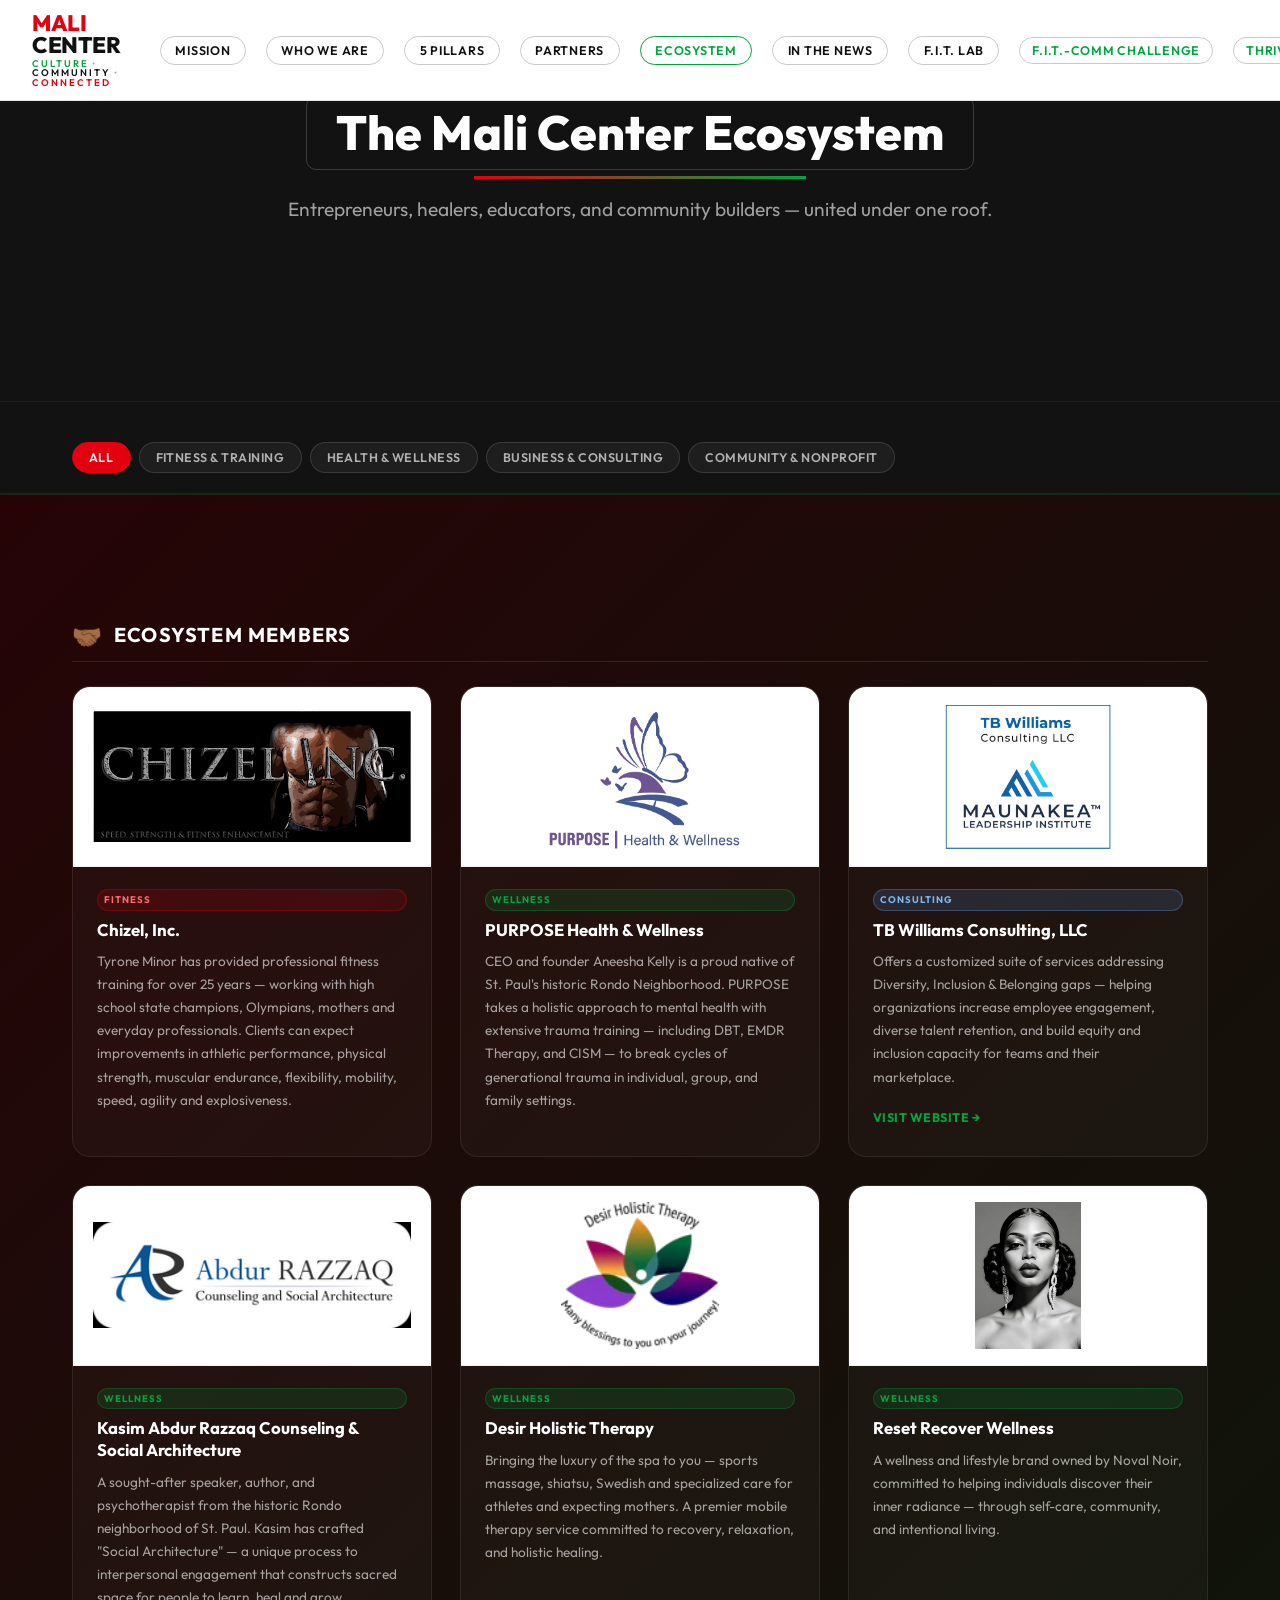
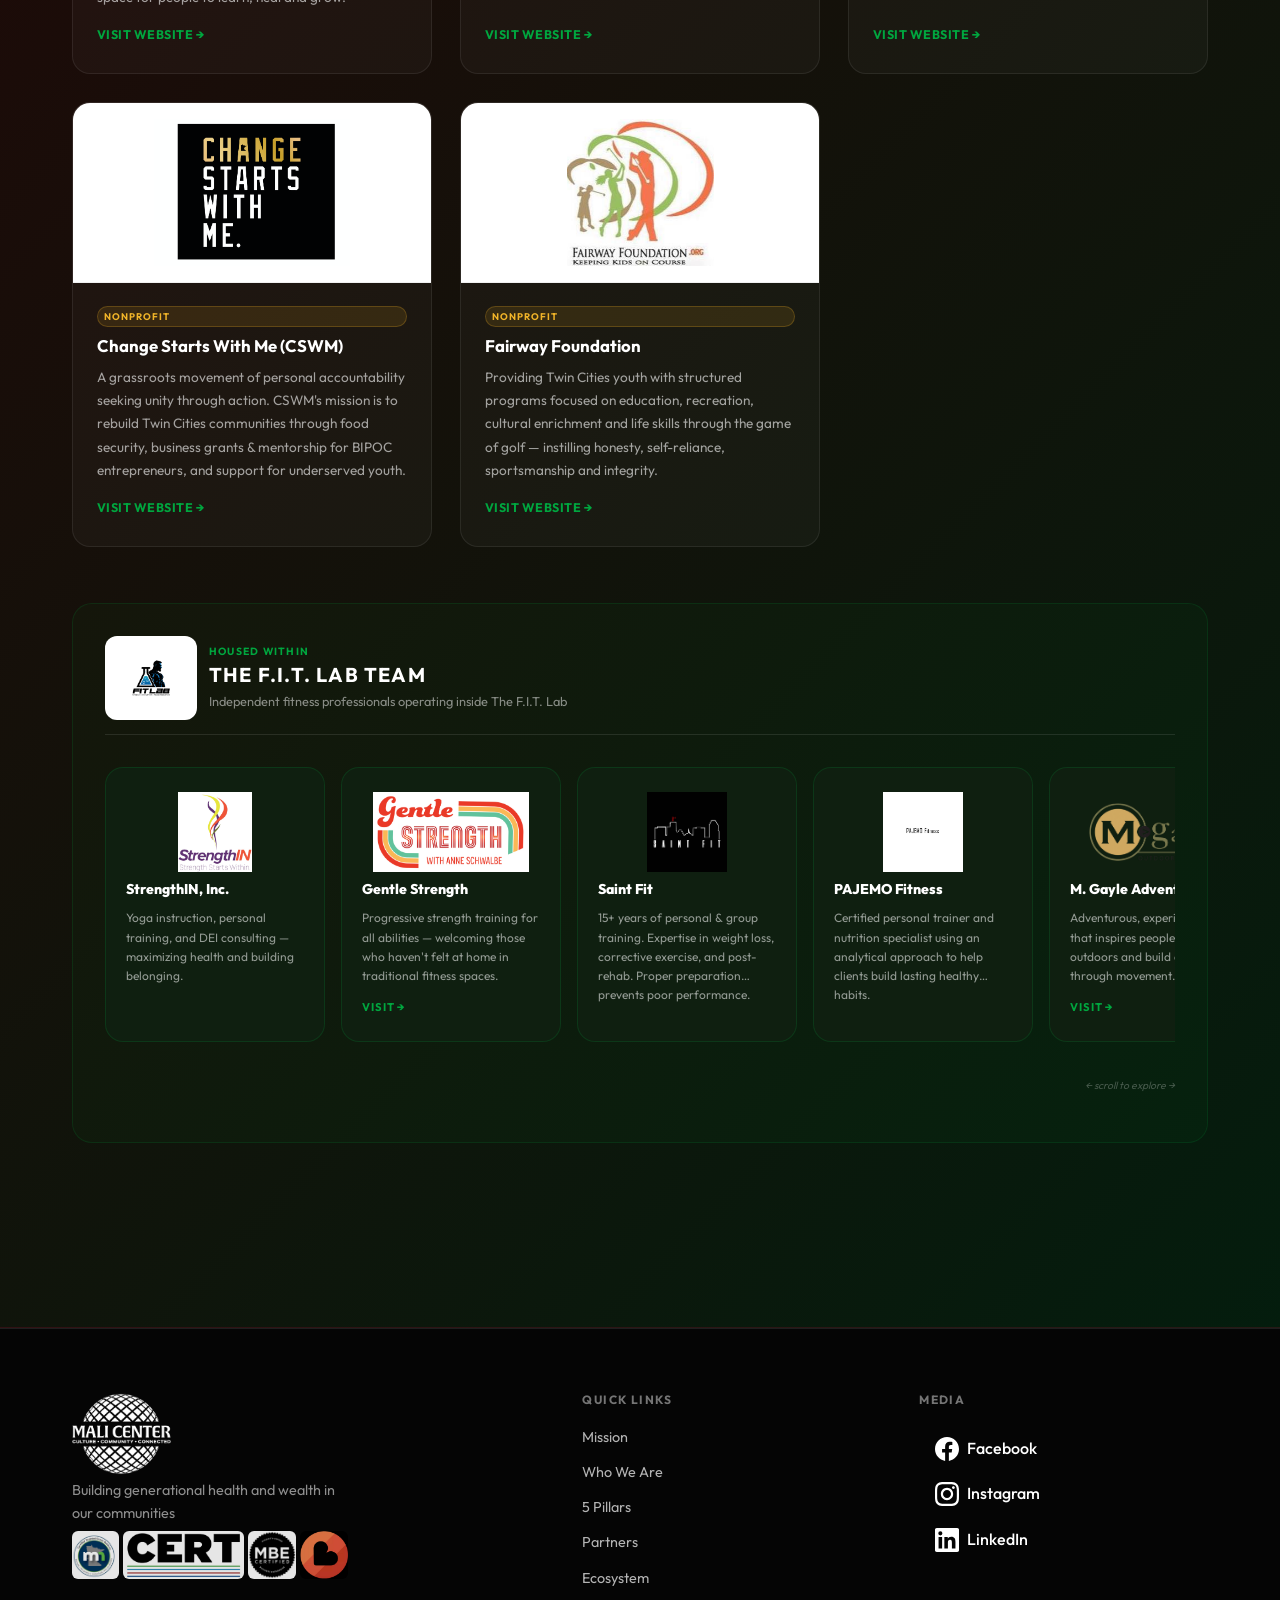
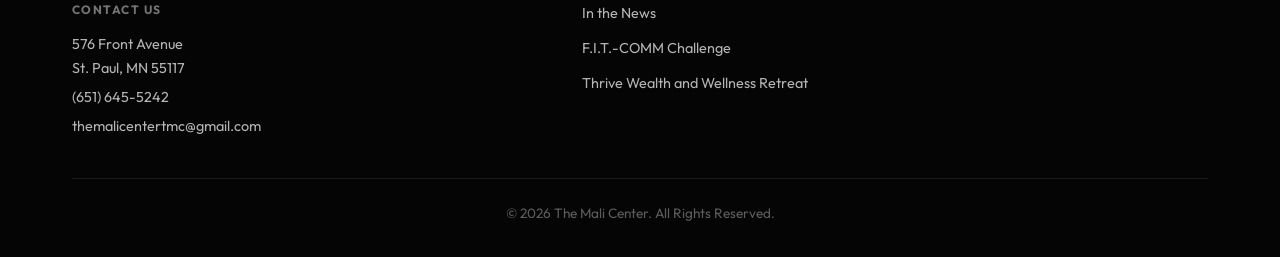
==== commit 8f095669: "Replace Zenith Performance Solutions with 2 Edge Fitness in F.I.T. Lab Team Per client request: add " ====
--- a/ecosystem.html
+++ b/ecosystem.html
@@ -267,11 +267,10 @@
 
                         <div class="fitlab-card" data-type="fitness">
                             <div class="fitlab-card-logo">
-                                <img src="assets/images/ZPS.jpg" alt="Zenith Performance Solutions" onerror="this.style.display='none'">
-                            </div>
-                            <h3 class="fitlab-card-name">Zenith Performance Solutions</h3>
-                            <p class="fitlab-card-desc">In-person and online training focused on movement, nutrition, and lifestyle — elevating human performance through a science-driven approach.</p>
-                            <a href="https://zpsolutionsmn.com" target="_blank" rel="noopener noreferrer" class="fitlab-card-link">Visit →</a>
+                                <img src="assets/images/2EdgeFitness.jpg" alt="2 Edge Fitness" onerror="this.style.display='none'">
+                            </div>
+                            <h3 class="fitlab-card-name">2 Edge Fitness</h3>
+                            <p class="fitlab-card-desc">Iron sharpens iron. Strength training and coaching with Coach Elisha “E” — NASM Certified Personal Trainer and Pain Free Performance Specialist.</p>
                         </div>
 
                     </div>
--- a/style.css
+++ b/style.css
@@ -1832,10 +1832,10 @@
     white-space: nowrap;
 }
 
-/* Featured 3-up Cards */
+/* Featured 2×2 Cards */
 .news-featured-row {
     display: grid;
-    grid-template-columns: repeat(3, 1fr);
+    grid-template-columns: repeat(2, 1fr);
     gap: 1.5rem;
 }
 
@@ -2066,14 +2066,6 @@
     .news-featured-row {
         grid-template-columns: 1fr 1fr;
     }
-    .news-featured-row .news-feat-card:last-child {
-        grid-column: 1 / -1;
-        flex-direction: row;
-    }
-    .news-featured-row .news-feat-card:last-child .news-feat-img {
-        width: 280px;
-        height: auto;
-    }
 }
 
 @media (max-width: 640px) {
@@ -2083,13 +2075,6 @@
     }
     .news-featured-row {
         grid-template-columns: 1fr;
-    }
-    .news-featured-row .news-feat-card:last-child {
-        flex-direction: column;
-    }
-    .news-featured-row .news-feat-card:last-child .news-feat-img {
-        width: 100%;
-        height: 200px;
     }
     .news-list-headline {
         white-space: normal;
